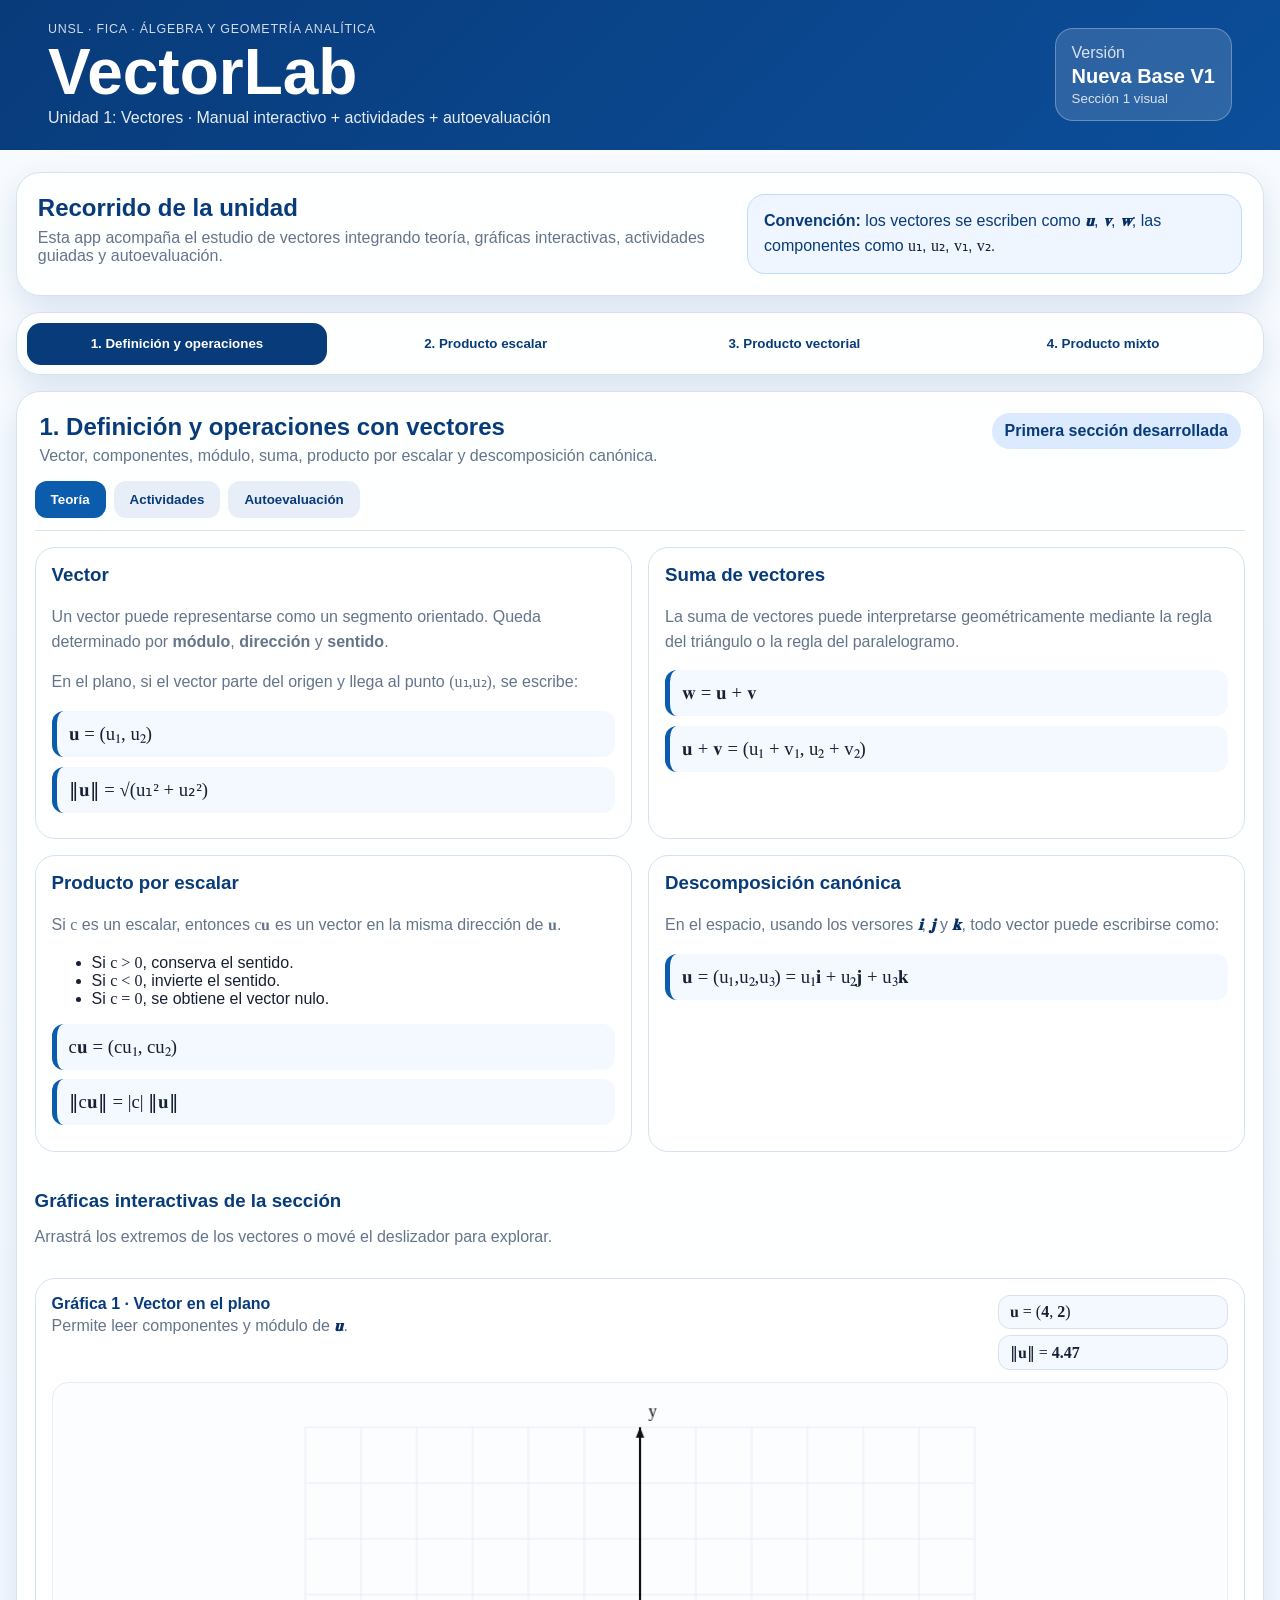
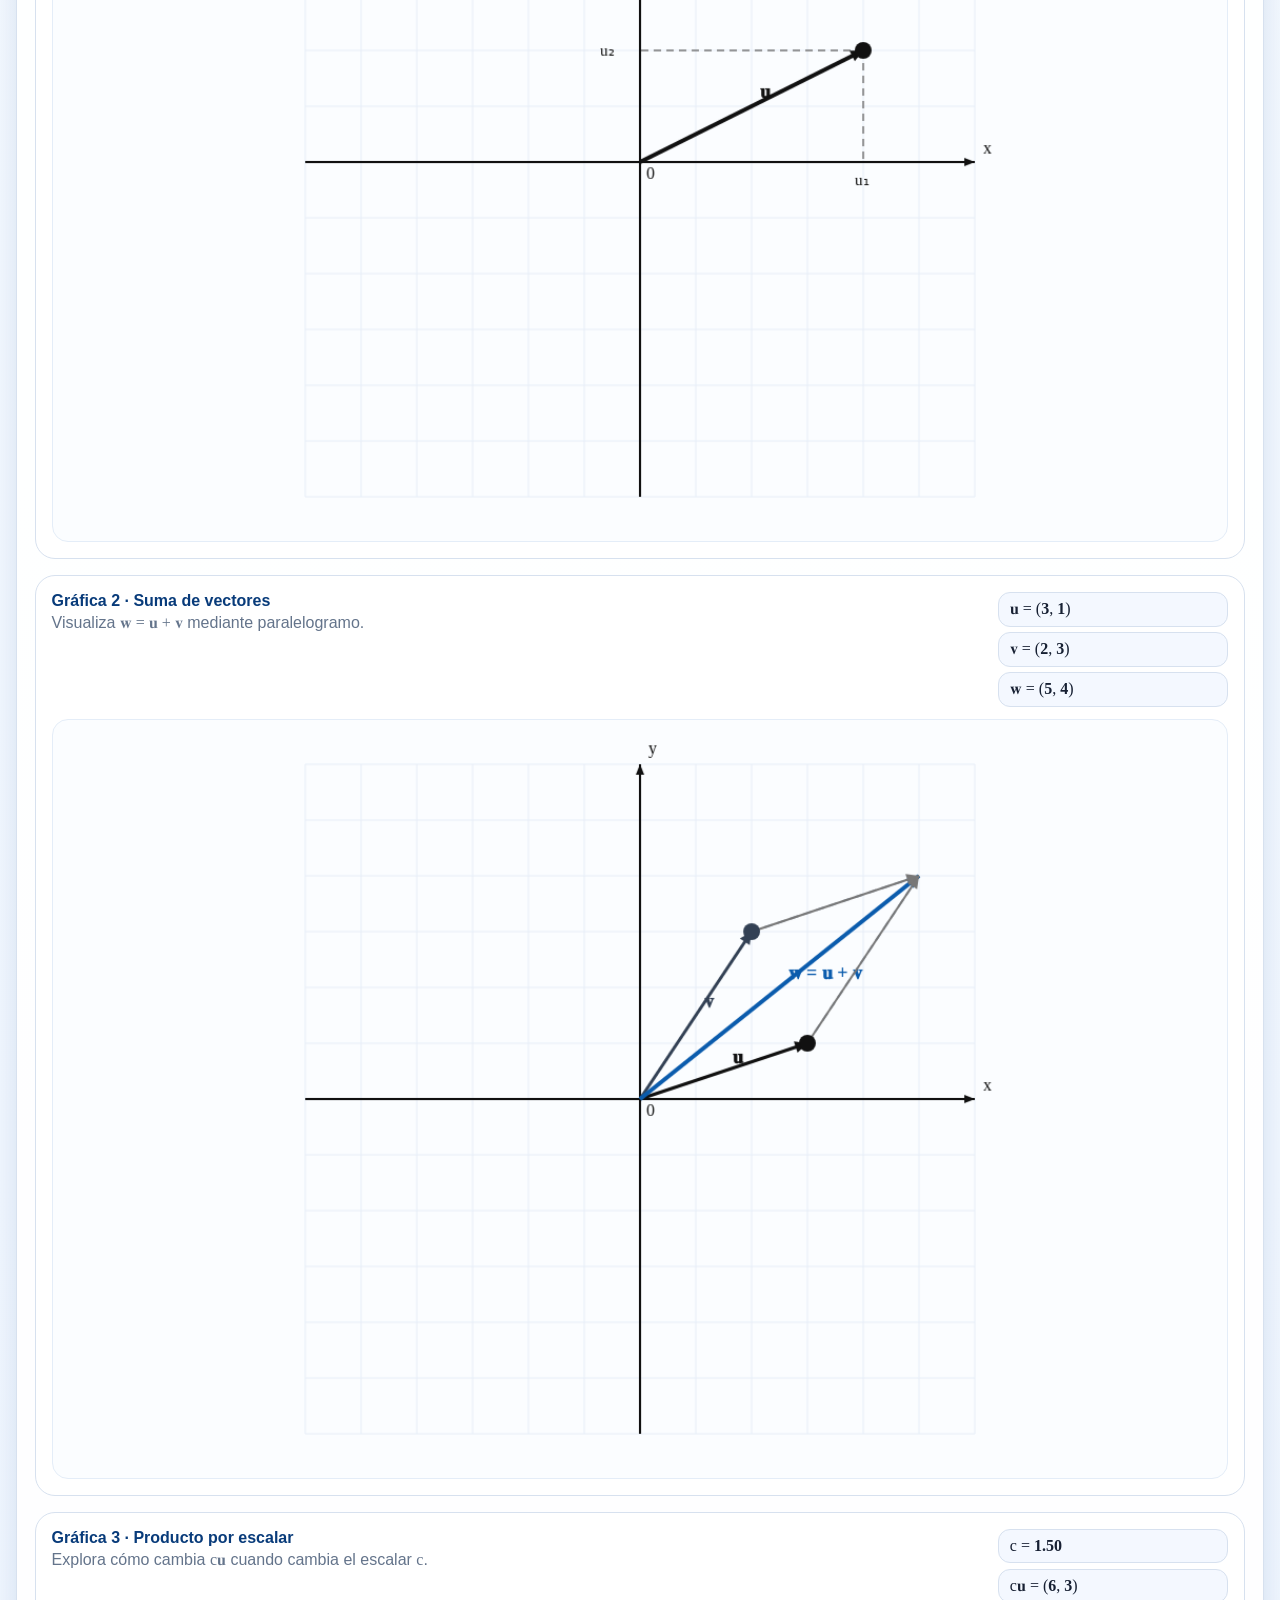
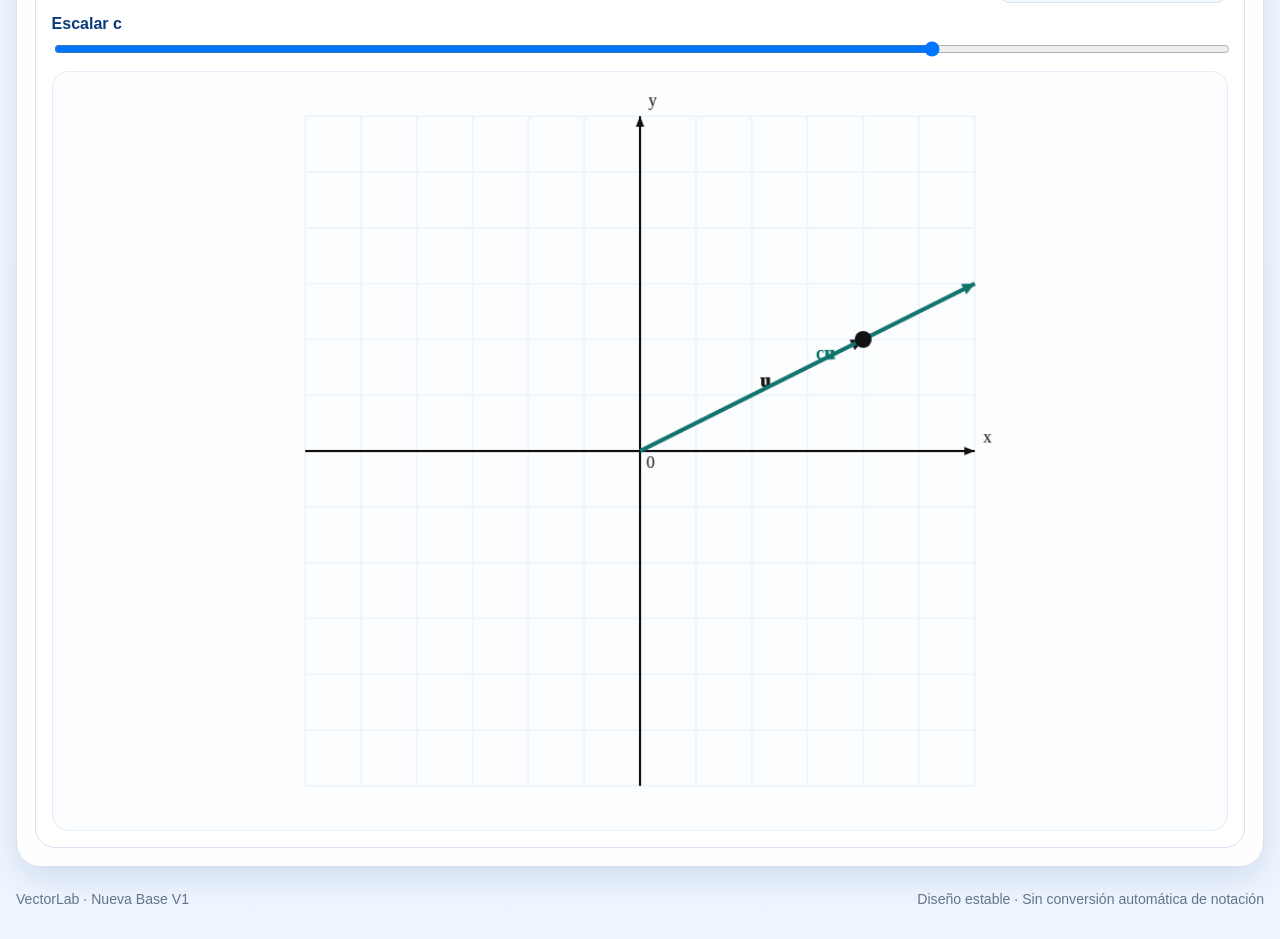
==== index.html @ af56420b "Add files via upload" ====
<!DOCTYPE html>
<html lang="es">
<head>
  <meta charset="UTF-8" />
  <meta name="viewport" content="width=device-width, initial-scale=1.0" />
  <title>VectorLab · Unidad 1: Vectores</title>
  <meta name="description" content="Manual interactivo de vectores para Álgebra y Geometría Analítica." />
  <link rel="stylesheet" href="styles.css?v=4" />
</head>
<body>
  <header class="hero">
    <div>
      <p class="eyebrow">UNSL · FICA · Álgebra y Geometría Analítica</p>
      <h1>VectorLab</h1>
      <p class="subtitle">Unidad 1: Vectores · Manual interactivo + actividades + autoevaluación</p>
    </div>
    <div class="status-card">
      <span>Versión</span>
      <strong>Nueva Base V1</strong>
      <small>Sección 1 visual</small>
    </div>
  </header>

  <main>
    <section class="intro">
      <div>
        <h2>Recorrido de la unidad</h2>
        <p>
          Esta app acompaña el estudio de vectores integrando teoría, gráficas interactivas,
          actividades guiadas y autoevaluación.
        </p>
      </div>
      <div class="notation-box">
        <strong>Convención:</strong>
        los vectores se escriben como <span class="vec">𝐮</span>, <span class="vec">𝐯</span>, <span class="vec">𝐰</span>;
        las componentes como <span class="comp">u₁</span>, <span class="comp">u₂</span>, <span class="comp">v₁</span>, <span class="comp">v₂</span>.
      </div>
    </section>

    <nav class="section-tabs" aria-label="Secciones de la unidad">
      <button class="section-tab active" data-section="sec1">1. Definición y operaciones</button>
      <button class="section-tab" data-section="sec2">2. Producto escalar</button>
      <button class="section-tab" data-section="sec3">3. Producto vectorial</button>
      <button class="section-tab" data-section="sec4">4. Producto mixto</button>
    </nav>

    <!-- SECCIÓN 1 -->
    <section id="sec1" class="section active">
      <div class="section-header">
        <div>
          <h2>1. Definición y operaciones con vectores</h2>
          <p>Vector, componentes, módulo, suma, producto por escalar y descomposición canónica.</p>
        </div>
        <span class="badge">Primera sección desarrollada</span>
      </div>

      <nav class="inner-tabs">
        <button class="inner-tab active" data-panel="s1-theory">Teoría</button>
        <button class="inner-tab" data-panel="s1-activities">Actividades</button>
        <button class="inner-tab" data-panel="s1-quiz">Autoevaluación</button>
      </nav>

      <article id="s1-theory" class="panel active">
        <div class="theory-grid">
          <div class="theory-card">
            <h3>Vector</h3>
            <p>
              Un vector puede representarse como un segmento orientado. Queda determinado por
              <strong>módulo</strong>, <strong>dirección</strong> y <strong>sentido</strong>.
            </p>
            <p>
              En el plano, si el vector parte del origen y llega al punto <span class="math">(u₁,u₂)</span>,
              se escribe:
            </p>
            <div class="formula">𝐮 = (u₁, u₂)</div>
            <div class="formula">‖𝐮‖ = √(u₁² + u₂²)</div>
          </div>

          <div class="theory-card">
            <h3>Suma de vectores</h3>
            <p>
              La suma de vectores puede interpretarse geométricamente mediante la regla del triángulo
              o la regla del paralelogramo.
            </p>
            <div class="formula">𝐰 = 𝐮 + 𝐯</div>
            <div class="formula">𝐮 + 𝐯 = (u₁ + v₁, u₂ + v₂)</div>
          </div>

          <div class="theory-card">
            <h3>Producto por escalar</h3>
            <p>
              Si <span class="math">c</span> es un escalar, entonces <span class="math">c𝐮</span>
              es un vector en la misma dirección de <span class="math">𝐮</span>.
            </p>
            <ul>
              <li>Si <span class="math">c &gt; 0</span>, conserva el sentido.</li>
              <li>Si <span class="math">c &lt; 0</span>, invierte el sentido.</li>
              <li>Si <span class="math">c = 0</span>, se obtiene el vector nulo.</li>
            </ul>
            <div class="formula">c𝐮 = (cu₁, cu₂)</div>
            <div class="formula">‖c𝐮‖ = |c| ‖𝐮‖</div>
          </div>

          <div class="theory-card">
            <h3>Descomposición canónica</h3>
            <p>
              En el espacio, usando los versores <span class="vec">𝐢</span>, <span class="vec">𝐣</span> y <span class="vec">𝐤</span>,
              todo vector puede escribirse como:
            </p>
            <div class="formula">𝐮 = (u₁,u₂,u₃) = u₁𝐢 + u₂𝐣 + u₃𝐤</div>
          </div>
        </div>

        <div class="graph-stack">
          <h3>Gráficas interactivas de la sección</h3>
          <p class="muted">Arrastrá los extremos de los vectores o mové el deslizador para explorar.</p>

          <div class="graph-card">
            <div class="graph-header">
              <div>
                <h4>Gráfica 1 · Vector en el plano</h4>
                <p>Permite leer componentes y módulo de <span class="vec">𝐮</span>.</p>
              </div>
              <div class="live-values">
                <span>𝐮 = (<b id="g1u1">4</b>, <b id="g1u2">2</b>)</span>
                <span>‖𝐮‖ = <b id="g1norm">4.47</b></span>
              </div>
            </div>
            <canvas id="graphVector" width="720" height="720"></canvas>
          </div>

          <div class="graph-card">
            <div class="graph-header">
              <div>
                <h4>Gráfica 2 · Suma de vectores</h4>
                <p>Visualiza <span class="math">𝐰 = 𝐮 + 𝐯</span> mediante paralelogramo.</p>
              </div>
              <div class="live-values">
                <span>𝐮 = (<b id="g2u1">3</b>, <b id="g2u2">1</b>)</span>
                <span>𝐯 = (<b id="g2v1">2</b>, <b id="g2v2">3</b>)</span>
                <span>𝐰 = (<b id="g2w1">5</b>, <b id="g2w2">4</b>)</span>
              </div>
            </div>
            <canvas id="graphSum" width="720" height="720"></canvas>
          </div>

          <div class="graph-card">
            <div class="graph-header">
              <div>
                <h4>Gráfica 3 · Producto por escalar</h4>
                <p>Explora cómo cambia <span class="math">c𝐮</span> cuando cambia el escalar <span class="math">c</span>.</p>
              </div>
              <div class="live-values">
                <span>c = <b id="scalarValue">1.50</b></span>
                <span>c𝐮 = (<b id="g3cu1">6</b>, <b id="g3cu2">3</b>)</span>
              </div>
            </div>
            <label class="slider-label">
              Escalar c
              <input id="scalarSlider" type="range" min="-3" max="3" step="0.25" value="1.5">
            </label>
            <canvas id="graphScalar" width="720" height="720"></canvas>
          </div>
        </div>
      </article>

      <article id="s1-activities" class="panel">
        <div class="section-note">
          <h3>Actividades guiadas</h3>
          <p>
            Resolvé las actividades. Primero intentá responder; luego usá la pista o la resolución si lo necesitás.
          </p>
        </div>

        <div class="activity-list">
          <div class="activity-card" data-answer="vectorial">
            <h4>Actividad 1 · Magnitud vectorial</h4>
            <p>Clasificá la magnitud <strong>fuerza</strong>: ¿es escalar o vectorial?</p>
            <input type="text" placeholder="Respondé escalar o vectorial">
            <div class="buttons">
              <button class="check-btn">Verificar</button>
              <button class="hint-btn">Pista</button>
              <button class="solution-btn">Ver resolución</button>
            </div>
            <p class="feedback"></p>
            <div class="solution">La fuerza es vectorial porque requiere módulo, dirección y sentido.</div>
          </div>

          <div class="activity-card" data-answer="sentido|modulodireccionsentido|modulo,direccion,sentido|modulo direccion sentido">
            <h4>Actividad 2 · Elementos de un vector</h4>
            <p>Completá los tres elementos que determinan un vector: módulo, dirección y ______.</p>
            <input type="text" placeholder="Ingresá tu respuesta">
            <div class="buttons">
              <button class="check-btn">Verificar</button>
              <button class="hint-btn">Pista</button>
              <button class="solution-btn">Ver resolución</button>
            </div>
            <p class="feedback"></p>
            <div class="solution">Un vector queda determinado por módulo, dirección y sentido.</div>
          </div>

          <div class="activity-card" data-answer="(4,2)">
            <h4>Actividad 3 · Componentes en el plano</h4>
            <p>Si el extremo de 𝐮 está en el punto (4,2) y parte del origen, escribí sus componentes.</p>
            <input type="text" placeholder="Formato: (a,b)">
            <div class="buttons">
              <button class="check-btn">Verificar</button>
              <button class="hint-btn">Pista</button>
              <button class="solution-btn">Ver resolución</button>
            </div>
            <p class="feedback"></p>
            <div class="solution">Como el vector parte del origen y termina en (4,2), entonces 𝐮=(4,2).</div>
          </div>

          <div class="activity-card" data-answer="5">
            <h4>Actividad 4 · Módulo en ℝ²</h4>
            <p>Calculá el módulo de 𝐮 = (3,4).</p>
            <input type="text" placeholder="Ingresá el módulo">
            <div class="buttons">
              <button class="check-btn">Verificar</button>
              <button class="hint-btn">Pista</button>
              <button class="solution-btn">Ver resolución</button>
            </div>
            <p class="feedback"></p>
            <div class="solution">‖𝐮‖ = √(3²+4²) = √25 = 5.</div>
          </div>

          <div class="activity-card" data-answer="3">
            <h4>Actividad 5 · Módulo en ℝ³</h4>
            <p>Calculá el módulo de 𝐮 = (1,2,2).</p>
            <input type="text" placeholder="Ingresá el módulo">
            <div class="buttons">
              <button class="check-btn">Verificar</button>
              <button class="hint-btn">Pista</button>
              <button class="solution-btn">Ver resolución</button>
            </div>
            <p class="feedback"></p>
            <div class="solution">‖𝐮‖ = √(1²+2²+2²) = √9 = 3.</div>
          </div>

          <div class="activity-card" data-answer="(5,-3,4)">
            <h4>Actividad 6 · Suma de vectores</h4>
            <p>Sean 𝐮=(2,-1,0) y 𝐯=(3,-2,4). Calculá 𝐮+𝐯.</p>
            <input type="text" placeholder="Formato: (a,b,c)">
            <div class="buttons">
              <button class="check-btn">Verificar</button>
              <button class="hint-btn">Pista</button>
              <button class="solution-btn">Ver resolución</button>
            </div>
            <p class="feedback"></p>
            <div class="solution">𝐮+𝐯=(2+3,-1+(-2),0+4)=(5,-3,4).</div>
          </div>

          <div class="activity-card" data-answer="(-1,1,-4)">
            <h4>Actividad 7 · Resta de vectores</h4>
            <p>Sean 𝐮=(2,-1,0) y 𝐯=(3,-2,4). Calculá 𝐮−𝐯.</p>
            <input type="text" placeholder="Formato: (a,b,c)">
            <div class="buttons">
              <button class="check-btn">Verificar</button>
              <button class="hint-btn">Pista</button>
              <button class="solution-btn">Ver resolución</button>
            </div>
            <p class="feedback"></p>
            <div class="solution">𝐮−𝐯=(2-3,-1-(-2),0-4)=(-1,1,-4).</div>
          </div>

          <div class="activity-card" data-answer="(4,-2,0)">
            <h4>Actividad 8 · Producto por escalar</h4>
            <p>Sea 𝐮=(2,-1,0). Calculá 2𝐮.</p>
            <input type="text" placeholder="Formato: (a,b,c)">
            <div class="buttons">
              <button class="check-btn">Verificar</button>
              <button class="hint-btn">Pista</button>
              <button class="solution-btn">Ver resolución</button>
            </div>
            <p class="feedback"></p>
            <div class="solution">2𝐮 = 2(2,-1,0) = (4,-2,0).</div>
          </div>

          <div class="activity-card" data-answer="2i+4j-3k|2𝐢+4𝐣-3𝐤">
            <h4>Actividad 9 · Descomposición canónica</h4>
            <p>Escribí 𝐮=(2,4,-3) como combinación de 𝐢, 𝐣 y 𝐤.</p>
            <input type="text" placeholder="Formato: ai+bj+ck">
            <div class="buttons">
              <button class="check-btn">Verificar</button>
              <button class="hint-btn">Pista</button>
              <button class="solution-btn">Ver resolución</button>
            </div>
            <p class="feedback"></p>
            <div class="solution">𝐮 = 2𝐢 + 4𝐣 − 3𝐤.</div>
          </div>

          <div class="activity-card" data-answer="si|sí">
            <h4>Actividad 10 · Paralelismo</h4>
            <p>Sean 𝐮=(2,4) y 𝐯=(1,2). ¿Son paralelos? Respondé sí o no.</p>
            <input type="text" placeholder="Respondé sí o no">
            <div class="buttons">
              <button class="check-btn">Verificar</button>
              <button class="hint-btn">Pista</button>
              <button class="solution-btn">Ver resolución</button>
            </div>
            <p class="feedback"></p>
            <div class="solution">Sí. Se cumple 𝐮 = 2𝐯, por lo tanto son paralelos.</div>
          </div>
        </div>
      </article>

      <article id="s1-quiz" class="panel">
        <div class="section-note">
          <h3>Autoevaluación</h3>
          <p>Respondé las 10 preguntas de la primera sección.</p>
        </div>

        <div class="quiz-grid">
          <div class="quiz-card" data-correct="0">
            <h4>1. ¿Qué elementos definen un vector?</h4>
            <button>Módulo, dirección y sentido</button>
            <button>Solo módulo</button>
            <button>Solo dirección</button>
            <p class="quiz-feedback"></p>
          </div>

          <div class="quiz-card" data-correct="1">
            <h4>2. Una temperatura de 25 °C es una magnitud...</h4>
            <button>Vectorial</button>
            <button>Escalar</button>
            <button>Ambas</button>
            <p class="quiz-feedback"></p>
          </div>

          <div class="quiz-card" data-correct="0">
            <h4>3. Si 𝐮=(2,3) y 𝐯=(1,4), entonces 𝐮+𝐯 es:</h4>
            <button>(3,7)</button>
            <button>(2,12)</button>
            <button>(1,1)</button>
            <p class="quiz-feedback"></p>
          </div>

          <div class="quiz-card" data-correct="1">
            <h4>4. Si c &lt; 0, entonces c𝐮...</h4>
            <button>Conserva dirección y sentido</button>
            <button>Conserva dirección e invierte sentido</button>
            <button>Siempre vale cero</button>
            <p class="quiz-feedback"></p>
          </div>

          <div class="quiz-card" data-correct="0">
            <h4>5. El módulo de 𝐮=(6,8) es:</h4>
            <button>10</button>
            <button>14</button>
            <button>48</button>
            <p class="quiz-feedback"></p>
          </div>

          <div class="quiz-card" data-correct="2">
            <h4>6. El vector nulo tiene módulo:</h4>
            <button>1</button>
            <button>-1</button>
            <button>0</button>
            <p class="quiz-feedback"></p>
          </div>

          <div class="quiz-card" data-correct="0">
            <h4>7. La descomposición canónica de 𝐮=(u₁,u₂,u₃) es:</h4>
            <button>u₁𝐢 + u₂𝐣 + u₃𝐤</button>
            <button>u₁𝐣 + u₂𝐢 + u₃𝐤</button>
            <button>u₁ + u₂ + u₃</button>
            <p class="quiz-feedback"></p>
          </div>

          <div class="quiz-card" data-correct="1">
            <h4>8. Dos vectores paralelos tienen componentes...</h4>
            <button>Siempre iguales</button>
            <button>Proporcionales</button>
            <button>Siempre nulas</button>
            <p class="quiz-feedback"></p>
          </div>

          <div class="quiz-card" data-correct="0">
            <h4>9. Si 𝐮=(3,0) y 𝐯=(0,3), entonces 𝐮+𝐯 es:</h4>
            <button>(3,3)</button>
            <button>(0,0)</button>
            <button>(9,0)</button>
            <p class="quiz-feedback"></p>
          </div>

          <div class="quiz-card" data-correct="2">
            <h4>10. El vector unitario en la dirección de 𝐮 se obtiene haciendo:</h4>
            <button>𝐮 · 𝐮</button>
            <button>𝐮 + 𝐮</button>
            <button>𝐮 / ‖𝐮‖</button>
            <p class="quiz-feedback"></p>
          </div>
        </div>
      </article>
    </section>

    <!-- SECCIÓN 2 -->
    <section id="sec2" class="section">
      <div class="section-header">
        <div>
          <h2>2. Producto escalar</h2>
          <p>Definición geométrica, componentes, signo, ortogonalidad, ángulo, proyección y aplicaciones.</p>
        </div>
        <span class="badge">Sección desarrollada</span>
      </div>

      <nav class="inner-tabs">
        <button class="inner-tab active" data-panel="s2-theory">Teoría</button>
        <button class="inner-tab" data-panel="s2-activities">Actividades</button>
        <button class="inner-tab" data-panel="s2-quiz">Autoevaluación</button>
      </nav>

      <article id="s2-theory" class="panel active">
        <div class="theory-grid">
          <div class="theory-card">
            <h3>Definición geométrica</h3>
            <p>
              El producto escalar entre dos vectores es una operación que devuelve un número real.
              Si θ es el ángulo entre 𝐮 y 𝐯, se define:
            </p>
            <div class="formula">𝐮 · 𝐯 = ‖𝐮‖ ‖𝐯‖ cos(θ)</div>
            <p>
              Esta expresión permite relacionar el valor del producto escalar con la orientación relativa
              de los vectores.
            </p>
          </div>

          <div class="theory-card">
            <h3>Producto escalar por componentes</h3>
            <p>
              En coordenadas cartesianas, el producto escalar se calcula multiplicando componentes homónimas
              y sumando los resultados.
            </p>
            <div class="formula">𝐮 · 𝐯 = u₁v₁ + u₂v₂</div>
            <div class="formula">𝐮 · 𝐯 = u₁v₁ + u₂v₂ + u₃v₃</div>
          </div>

          <div class="theory-card">
            <h3>Signo y ortogonalidad</h3>
            <ul>
              <li>Si θ es agudo, entonces 𝐮 · 𝐯 &gt; 0.</li>
              <li>Si θ es recto, entonces 𝐮 · 𝐯 = 0.</li>
              <li>Si θ es obtuso, entonces 𝐮 · 𝐯 &lt; 0.</li>
            </ul>
            <div class="formula">𝐮 ⟂ 𝐯 ⇔ 𝐮 · 𝐯 = 0</div>
          </div>

          <div class="theory-card">
            <h3>Ángulo y proyección</h3>
            <p>El ángulo entre dos vectores no nulos se obtiene de:</p>
            <div class="formula">cos(θ) = (𝐮 · 𝐯) / (‖𝐮‖ ‖𝐯‖)</div>
            <p>La proyección de 𝐯 sobre 𝐮 es:</p>
            <div class="formula">proy<sub>𝐮</sub>(𝐯) = ((𝐮 · 𝐯) / ‖𝐮‖²) 𝐮</div>
          </div>
        </div>

        <div class="graph-stack">
          <h3>Gráficas interactivas de producto escalar</h3>
          <p class="muted">Mové los vectores para observar cómo cambian el ángulo, el signo y la proyección.</p>

          <div class="graph-card">
            <div class="graph-header">
              <div>
                <h4>Gráfica 4 · Ángulo y signo de 𝐮 · 𝐯</h4>
                <p>Relaciona θ, cos(θ) y el signo del producto escalar.</p>
              </div>
              <div class="live-values">
                <span>𝐮 = (<b id="g4u1">4</b>, <b id="g4u2">1</b>)</span>
                <span>𝐯 = (<b id="g4v1">2</b>, <b id="g4v2">3</b>)</span>
                <span>𝐮 · 𝐯 = <b id="g4dot">11</b></span>
                <span>θ = <b id="g4angle">35.5°</b></span>
                <span id="g4sign">Producto positivo</span>
              </div>
            </div>
            <canvas id="graphDot" width="720" height="720"></canvas>
          </div>

          <div class="graph-card">
            <div class="graph-header">
              <div>
                <h4>Gráfica 5 · Proyección ortogonal</h4>
                <p>Muestra proy<sub>𝐮</sub>(𝐯), la recta soporte de 𝐮 y la perpendicular desde 𝐯.</p>
              </div>
              <div class="live-values">
                <span>proy<sub>𝐮</sub>(𝐯) = (<b id="g5p1">—</b>, <b id="g5p2">—</b>)</span>
                <span>componente = <b id="g5comp">—</b></span>
              </div>
            </div>
            <canvas id="graphProjection" width="720" height="720"></canvas>
          </div>
        </div>
      </article>

      <article id="s2-activities" class="panel">
        <div class="section-note">
          <h3>Actividades guiadas</h3>
          <p>Resolvé las actividades. Los campos indican el formato esperado, no la respuesta.</p>
        </div>

        <div class="activity-list">
          <div class="activity-card" data-answer="positivo">
            <h4>Actividad 1 · Signo del producto escalar</h4>
            <p>Si el ángulo entre 𝐮 y 𝐯 es agudo, ¿el producto 𝐮·𝐯 es positivo, negativo o cero?</p>
            <input type="text" placeholder="positivo / negativo / cero">
            <div class="buttons"><button class="check-btn">Verificar</button><button class="hint-btn">Pista</button><button class="solution-btn">Ver resolución</button></div>
            <p class="feedback"></p>
            <div class="solution">Si θ es agudo, cos(θ)&gt;0, por lo tanto 𝐮·𝐯 es positivo.</div>
          </div>

          <div class="activity-card" data-answer="12">
            <h4>Actividad 2 · Producto escalar en ℝ²</h4>
            <p>Sean 𝐮=(3,-1) y 𝐯=(5,3). Calculá 𝐮·𝐯.</p>
            <input type="text" placeholder="Ingresá un número">
            <div class="buttons"><button class="check-btn">Verificar</button><button class="hint-btn">Pista</button><button class="solution-btn">Ver resolución</button></div>
            <p class="feedback"></p>
            <div class="solution">𝐮·𝐯 = 3·5 + (-1)·3 = 15 - 3 = 12.</div>
          </div>

          <div class="activity-card" data-answer="5">
            <h4>Actividad 3 · Producto escalar en ℝ³</h4>
            <p>Sean 𝐮=(1,2,3) y 𝐯=(4,-1,1). Calculá 𝐮·𝐯.</p>
            <input type="text" placeholder="Ingresá un número">
            <div class="buttons"><button class="check-btn">Verificar</button><button class="hint-btn">Pista</button><button class="solution-btn">Ver resolución</button></div>
            <p class="feedback"></p>
            <div class="solution">𝐮·𝐯 = 1·4 + 2·(-1) + 3·1 = 4 - 2 + 3 = 5.</div>
          </div>

          <div class="activity-card" data-answer="0">
            <h4>Actividad 4 · Ortogonalidad</h4>
            <p>Sean 𝐮=(3,2) y 𝐯=(-4,6). Calculá 𝐮·𝐯 para verificar si son ortogonales.</p>
            <input type="text" placeholder="Ingresá un número">
            <div class="buttons"><button class="check-btn">Verificar</button><button class="hint-btn">Pista</button><button class="solution-btn">Ver resolución</button></div>
            <p class="feedback"></p>
            <div class="solution">𝐮·𝐯 = 3·(-4)+2·6 = -12+12 = 0. Son ortogonales.</div>
          </div>

          <div class="activity-card" data-answer="(-2,3)">
            <h4>Actividad 5 · Hallar un vector ortogonal</h4>
            <p>Un vector ortogonal a 𝐮=(3,2) puede ser:</p>
            <input type="text" placeholder="Formato: (a,b)">
            <div class="buttons"><button class="check-btn">Verificar</button><button class="hint-btn">Pista</button><button class="solution-btn">Ver resolución</button></div>
            <p class="feedback"></p>
            <div class="solution">Un ejemplo es 𝐯=(-2,3), porque 3·(-2)+2·3=0.</div>
          </div>

          <div class="activity-card" data-answer="90|90°">
            <h4>Actividad 6 · Ángulo entre vectores</h4>
            <p>Si 𝐮·𝐯=0 y ambos vectores son no nulos, ¿cuánto mide el ángulo entre ellos?</p>
            <input type="text" placeholder="Ingresá el ángulo">
            <div class="buttons"><button class="check-btn">Verificar</button><button class="hint-btn">Pista</button><button class="solution-btn">Ver resolución</button></div>
            <p class="feedback"></p>
            <div class="solution">Si 𝐮·𝐯=0, entonces cos(θ)=0. Por lo tanto θ=90°.</div>
          </div>

          <div class="activity-card" data-answer="(4,0)">
            <h4>Actividad 7 · Proyección ortogonal</h4>
            <p>Sean 𝐮=(2,0) y 𝐯=(4,3). Calculá proy<sub>𝐮</sub>(𝐯).</p>
            <input type="text" placeholder="Formato: (a,b)">
            <div class="buttons"><button class="check-btn">Verificar</button><button class="hint-btn">Pista</button><button class="solution-btn">Ver resolución</button></div>
            <p class="feedback"></p>
            <div class="solution">𝐮·𝐯=8 y ‖𝐮‖²=4. Entonces proy<sub>𝐮</sub>(𝐯)=(8/4)𝐮=2(2,0)=(4,0).</div>
          </div>

          <div class="activity-card" data-answer="4">
            <h4>Actividad 8 · Componente escalar</h4>
            <p>Sean 𝐮=(2,0) y 𝐯=(4,3). Calculá comp<sub>𝐮</sub>(𝐯).</p>
            <input type="text" placeholder="Ingresá un número">
            <div class="buttons"><button class="check-btn">Verificar</button><button class="hint-btn">Pista</button><button class="solution-btn">Ver resolución</button></div>
            <p class="feedback"></p>
            <div class="solution">comp<sub>𝐮</sub>(𝐯)=(𝐮·𝐯)/‖𝐮‖ = 8/2 = 4.</div>
          </div>

          <div class="activity-card" data-answer="12">
            <h4>Actividad 9 · Trabajo mecánico</h4>
            <p>Una fuerza 𝐅=(3,0) produce un desplazamiento 𝐝=(4,2). Calculá W=𝐅·𝐝.</p>
            <input type="text" placeholder="Ingresá un número">
            <div class="buttons"><button class="check-btn">Verificar</button><button class="hint-btn">Pista</button><button class="solution-btn">Ver resolución</button></div>
            <p class="feedback"></p>
            <div class="solution">W=𝐅·𝐝 = 3·4 + 0·2 = 12.</div>
          </div>

          <div class="activity-card" data-answer="19">
            <h4>Actividad 10 · Potencia</h4>
            <p>Dadas 𝐅=(5,1,0) y 𝐯=(3,4,0), calculá P=𝐅·𝐯.</p>
            <input type="text" placeholder="Ingresá un número">
            <div class="buttons"><button class="check-btn">Verificar</button><button class="hint-btn">Pista</button><button class="solution-btn">Ver resolución</button></div>
            <p class="feedback"></p>
            <div class="solution">P=𝐅·𝐯 = 5·3 + 1·4 + 0·0 = 19.</div>
          </div>
        </div>
      </article>

      <article id="s2-quiz" class="panel">
        <div class="section-note">
          <h3>Autoevaluación</h3>
          <p>Respondé las 10 preguntas de producto escalar.</p>
        </div>

        <div class="quiz-grid">
          <div class="quiz-card" data-correct="0">
            <h4>1. El producto escalar de dos vectores da como resultado:</h4>
            <button>Un escalar</button><button>Un vector</button><button>Una matriz</button>
            <p class="quiz-feedback"></p>
          </div>
          <div class="quiz-card" data-correct="1">
            <h4>2. Si 𝐮·𝐯=0, entonces 𝐮 y 𝐯 son:</h4>
            <button>Paralelos</button><button>Ortogonales</button><button>Iguales</button>
            <p class="quiz-feedback"></p>
          </div>
          <div class="quiz-card" data-correct="0">
            <h4>3. Si θ es agudo, entonces 𝐮·𝐯 es:</h4>
            <button>Positivo</button><button>Negativo</button><button>Cero</button>
            <p class="quiz-feedback"></p>
          </div>
          <div class="quiz-card" data-correct="2">
            <h4>4. Si θ es obtuso, entonces 𝐮·𝐯 es:</h4>
            <button>Positivo</button><button>Cero</button><button>Negativo</button>
            <p class="quiz-feedback"></p>
          </div>
          <div class="quiz-card" data-correct="0">
            <h4>5. En ℝ³, 𝐮·𝐯 se calcula como:</h4>
            <button>u₁v₁+u₂v₂+u₃v₃</button><button>u₁+v₁</button><button>u₁v₂-u₂v₁</button>
            <p class="quiz-feedback"></p>
          </div>
          <div class="quiz-card" data-correct="1">
            <h4>6. La proyección proy<sub>𝐮</sub>(𝐯) queda sobre la dirección de:</h4>
            <button>𝐯</button><button>𝐮</button><button>𝐮+𝐯</button>
            <p class="quiz-feedback"></p>
          </div>
          <div class="quiz-card" data-correct="0">
            <h4>7. El trabajo mecánico puede expresarse como:</h4>
            <button>W=𝐅·𝐝</button><button>W=𝐅×𝐝</button><button>W=𝐅+𝐝</button>
            <p class="quiz-feedback"></p>
          </div>
          <div class="quiz-card" data-correct="2">
            <h4>8. Si 𝐮 y 𝐯 son no nulos y forman 90°, entonces:</h4>
            <button>𝐮·𝐯&gt;0</button><button>𝐮·𝐯&lt;0</button><button>𝐮·𝐯=0</button>
            <p class="quiz-feedback"></p>
          </div>
          <div class="quiz-card" data-correct="0">
            <h4>9. La fórmula geométrica del producto escalar es:</h4>
            <button>𝐮·𝐯=‖𝐮‖‖𝐯‖cos(θ)</button><button>𝐮·𝐯=‖𝐮‖‖𝐯‖sen(θ)</button><button>𝐮·𝐯=𝐮×𝐯</button>
            <p class="quiz-feedback"></p>
          </div>
          <div class="quiz-card" data-correct="1">
            <h4>10. Para calcular el ángulo entre vectores se usa:</h4>
            <button>sen(θ)</button><button>cos(θ)</button><button>tan(θ)</button>
            <p class="quiz-feedback"></p>
          </div>
        </div>
      </article>
    </section>

    <!-- SECCIÓN 3 -->
    <section id="sec3" class="section">
      <div class="section-header">
        <div>
          <h2>3. Producto vectorial</h2>
          <p>Vector perpendicular, regla de la mano derecha, cálculo por determinante, área y aplicaciones.</p>
        </div>
        <span class="badge">Sección desarrollada</span>
      </div>

      <nav class="inner-tabs">
        <button class="inner-tab active" data-panel="s3-theory">Teoría</button>
        <button class="inner-tab" data-panel="s3-activities">Actividades</button>
        <button class="inner-tab" data-panel="s3-quiz">Autoevaluación</button>
      </nav>

      <article id="s3-theory" class="panel active">
        <div class="theory-grid">
          <div class="theory-card">
            <h3>Definición geométrica</h3>
            <p>
              El producto vectorial entre dos vectores de ℝ³ da como resultado otro vector.
              Si 𝐰 = 𝐮 × 𝐯, entonces 𝐰 es perpendicular al plano determinado por 𝐮 y 𝐯.
            </p>
            <div class="formula">𝐰 = 𝐮 × 𝐯</div>
            <div class="formula">‖𝐮 × 𝐯‖ = ‖𝐮‖ ‖𝐯‖ sen(θ)</div>
          </div>

          <div class="theory-card">
            <h3>Dirección y sentido</h3>
            <p>
              La dirección de 𝐮 × 𝐯 es perpendicular a 𝐮 y a 𝐯. El sentido se determina con la
              regla de la mano derecha o regla del sacacorchos.
            </p>
            <p>
              Si se invierte el orden, cambia el sentido:
            </p>
            <div class="formula">𝐮 × 𝐯 = −(𝐯 × 𝐮)</div>
          </div>

          <div class="theory-card">
            <h3>Cálculo por componentes</h3>
            <p>Si 𝐮=(u₁,u₂,u₃) y 𝐯=(v₁,v₂,v₃), entonces:</p>
            <div class="formula">𝐮 × 𝐯 = (u₂v₃−u₃v₂, u₃v₁−u₁v₃, u₁v₂−u₂v₁)</div>
            <p>También puede calcularse mediante el determinante simbólico con 𝐢, 𝐣 y 𝐤.</p>
          </div>

          <div class="theory-card">
            <h3>Área y aplicaciones</h3>
            <p>
              El módulo del producto vectorial representa el área del paralelogramo generado por 𝐮 y 𝐯.
            </p>
            <div class="formula">A = ‖𝐮 × 𝐯‖</div>
            <p>
              También se utiliza para calcular momentos de fuerzas y distancias geométricas.
            </p>
            <div class="formula">𝐌 = 𝐫 × 𝐅</div>
          </div>
        </div>

        <div class="graph-stack">
          <h3>Gráficas interactivas de producto vectorial</h3>
          <p class="muted">Explorá la perpendicularidad, el cambio de sentido y el área generada por dos vectores.</p>

          <div class="graph-card">
            <div class="graph-header">
              <div>
                <h4>Gráfica 6 · Producto vectorial en 3D</h4>
                <p>Visualiza 𝐰 = 𝐮 × 𝐯 como vector perpendicular al plano.</p>
              </div>
              <div class="live-values">
                <span>Orden: <b id="crossOrderLabel">𝐮 × 𝐯</b></span>
                <span>Sentido de 𝐰: <b id="crossSenseLabel">positivo</b></span>
              </div>
            </div>

            <div class="cross-controls">
              <button id="btnUxV" class="mini-btn active">Mostrar 𝐮 × 𝐯</button>
              <button id="btnVxU" class="mini-btn">Mostrar 𝐯 × 𝐮</button>
              <button id="btnTogglePlane" class="mini-btn">Mostrar/ocultar plano</button>
            </div>

            <svg id="crossSvg" viewBox="0 0 760 430" class="svg-visual" role="img" aria-label="Producto vectorial">
              <defs>
                <marker id="arrBlackS3" markerWidth="10" markerHeight="10" refX="7" refY="3" orient="auto">
                  <path d="M0,0 L0,6 L8,3 z" fill="#111"></path>
                </marker>
                <marker id="arrBlueS3" markerWidth="10" markerHeight="10" refX="7" refY="3" orient="auto">
                  <path d="M0,0 L0,6 L8,3 z" fill="#0b5cad"></path>
                </marker>
                <marker id="arrRedS3" markerWidth="10" markerHeight="10" refX="7" refY="3" orient="auto">
                  <path d="M0,0 L0,6 L8,3 z" fill="#b91c1c"></path>
                </marker>
              </defs>
              <polygon id="crossPlane" points="110,315 570,285 655,130 195,160" fill="#e5e7eb" stroke="#64748b" stroke-width="2"/>
              <circle cx="220" cy="288" r="7" fill="#111"/>
              <line x1="220" y1="288" x2="560" y2="268" stroke="#111" stroke-width="4" marker-end="url(#arrBlackS3)"/>
              <line x1="220" y1="288" x2="350" y2="162" stroke="#334155" stroke-width="4" marker-end="url(#arrBlackS3)"/>
              <line id="crossNormal" x1="220" y1="288" x2="220" y2="78" stroke="#0b5cad" stroke-width="5" marker-end="url(#arrBlueS3)"/>
              <path d="M 292 284 A 74 74 0 0 0 272 235" fill="none" stroke="#111" stroke-width="2.5"/>
              <text x="520" y="302" class="svg-label">𝐮</text>
              <text x="360" y="162" class="svg-label">𝐯</text>
              <text id="crossWLabel" x="245" y="98" class="svg-label blue">𝐰 = 𝐮 × 𝐯</text>
              <text x="284" y="250" class="svg-small">θ</text>
            </svg>
          </div>

          <div class="graph-card">
            <div class="graph-header">
              <div>
                <h4>Gráfica 7 · Área del paralelogramo</h4>
                <p>Muestra que A = ‖𝐮 × 𝐯‖. Mové 𝐮 y 𝐯 para cambiar el área.</p>
              </div>
              <div class="live-values">
                <span>𝐮 = (<b id="g7u1">4</b>, <b id="g7u2">1</b>, 0)</span>
                <span>𝐯 = (<b id="g7v1">2</b>, <b id="g7v2">3</b>, 0)</span>
                <span>𝐮 × 𝐯 = (0,0,<b id="g7cross">10</b>)</span>
                <span>Área = <b id="g7area">10</b></span>
              </div>
            </div>
            <canvas id="graphArea" width="720" height="720"></canvas>
          </div>
        </div>
      </article>

      <article id="s3-activities" class="panel">
        <div class="section-note">
          <h3>Actividades guiadas</h3>
          <p>Resolvé las actividades. Los campos indican el formato esperado, no la respuesta.</p>
        </div>

        <div class="activity-list">
          <div class="activity-card" data-answer="vector">
            <h4>Actividad 1 · Tipo de resultado</h4>
            <p>El producto 𝐮×𝐯 da como resultado un escalar o un vector?</p>
            <input type="text" placeholder="escalar / vector">
            <div class="buttons"><button class="check-btn">Verificar</button><button class="hint-btn">Pista</button><button class="solution-btn">Ver resolución</button></div>
            <p class="feedback"></p>
            <div class="solution">El producto vectorial da como resultado un vector.</div>
          </div>

          <div class="activity-card" data-answer="perpendicular">
            <h4>Actividad 2 · Dirección</h4>
            <p>La dirección de 𝐮×𝐯 es paralela o perpendicular al plano determinado por 𝐮 y 𝐯?</p>
            <input type="text" placeholder="paralela / perpendicular">
            <div class="buttons"><button class="check-btn">Verificar</button><button class="hint-btn">Pista</button><button class="solution-btn">Ver resolución</button></div>
            <p class="feedback"></p>
            <div class="solution">𝐮×𝐯 es perpendicular al plano determinado por 𝐮 y 𝐯.</div>
          </div>

          <div class="activity-card" data-answer="manoderecha|regladelamanoderecha|sacacorchos">
            <h4>Actividad 3 · Sentido</h4>
            <p>Qué regla se utiliza para determinar el sentido de 𝐮×𝐯?</p>
            <input type="text" placeholder="Ingresá el nombre de la regla">
            <div class="buttons"><button class="check-btn">Verificar</button><button class="hint-btn">Pista</button><button class="solution-btn">Ver resolución</button></div>
            <p class="feedback"></p>
            <div class="solution">Se usa la regla de la mano derecha o regla del sacacorchos.</div>
          </div>

          <div class="activity-card" data-answer="(-43,13,1)">
            <h4>Actividad 4 · Producto vectorial</h4>
            <p>Sean 𝐮=(1,3,4) y 𝐯=(2,7,-5). Calculá 𝐮×𝐯.</p>
            <input type="text" placeholder="Formato: (a,b,c)">
            <div class="buttons"><button class="check-btn">Verificar</button><button class="hint-btn">Pista</button><button class="solution-btn">Ver resolución</button></div>
            <p class="feedback"></p>
            <div class="solution">𝐮×𝐯=(3·(-5)-4·7, 4·2-1·(-5), 1·7-3·2)=(-43,13,1).</div>
          </div>

          <div class="activity-card" data-answer="0">
            <h4>Actividad 5 · Ortogonalidad con 𝐮</h4>
            <p>Con 𝐮=(1,3,4) y 𝐮×𝐯=(-43,13,1), calculá 𝐮·(𝐮×𝐯).</p>
            <input type="text" placeholder="Ingresá un número">
            <div class="buttons"><button class="check-btn">Verificar</button><button class="hint-btn">Pista</button><button class="solution-btn">Ver resolución</button></div>
            <p class="feedback"></p>
            <div class="solution">𝐮·(𝐮×𝐯)=1·(-43)+3·13+4·1=-43+39+4=0.</div>
          </div>

          <div class="activity-card" data-answer="0">
            <h4>Actividad 6 · Ortogonalidad con 𝐯</h4>
            <p>Con 𝐯=(2,7,-5) y 𝐮×𝐯=(-43,13,1), calculá 𝐯·(𝐮×𝐯).</p>
            <input type="text" placeholder="Ingresá un número">
            <div class="buttons"><button class="check-btn">Verificar</button><button class="hint-btn">Pista</button><button class="solution-btn">Ver resolución</button></div>
            <p class="feedback"></p>
            <div class="solution">𝐯·(𝐮×𝐯)=2·(-43)+7·13+(-5)·1=-86+91-5=0.</div>
          </div>

          <div class="activity-card" data-answer="10">
            <h4>Actividad 7 · Área</h4>
            <p>Si ‖𝐮×𝐯‖=10, cuál es el área del paralelogramo generado por 𝐮 y 𝐯?</p>
            <input type="text" placeholder="Ingresá un número">
            <div class="buttons"><button class="check-btn">Verificar</button><button class="hint-btn">Pista</button><button class="solution-btn">Ver resolución</button></div>
            <p class="feedback"></p>
            <div class="solution">El área es A=‖𝐮×𝐯‖=10.</div>
          </div>

          <div class="activity-card" data-answer="si|sí">
            <h4>Actividad 8 · Paralelismo</h4>
            <p>Si 𝐮×𝐯=𝐨, con 𝐮 y 𝐯 no nulos, son paralelos? Respondé sí o no.</p>
            <input type="text" placeholder="Respondé sí o no">
            <div class="buttons"><button class="check-btn">Verificar</button><button class="hint-btn">Pista</button><button class="solution-btn">Ver resolución</button></div>
            <p class="feedback"></p>
            <div class="solution">Sí. El producto vectorial nulo indica que los vectores son paralelos o alguno es nulo.</div>
          </div>

          <div class="activity-card" data-answer="(0,0,6)">
            <h4>Actividad 9 · Momento de una fuerza</h4>
            <p>Sean 𝐫=(2,0,0) y 𝐅=(0,3,0). Calculá 𝐌=𝐫×𝐅.</p>
            <input type="text" placeholder="Formato: (a,b,c)">
            <div class="buttons"><button class="check-btn">Verificar</button><button class="hint-btn">Pista</button><button class="solution-btn">Ver resolución</button></div>
            <p class="feedback"></p>
            <div class="solution">𝐌=𝐫×𝐅=(0,0,2·3)=(0,0,6).</div>
          </div>

          <div class="activity-card" data-answer="sqrt2|raiz2|1.41|1.414">
            <h4>Actividad 10 · Distancia punto-recta</h4>
            <p>Si ‖𝐮×𝐯‖=4 y ‖𝐮‖=√8, calculá d=‖𝐮×𝐯‖/‖𝐮‖.</p>
            <input type="text" placeholder="Ingresá el valor exacto o aproximado">
            <div class="buttons"><button class="check-btn">Verificar</button><button class="hint-btn">Pista</button><button class="solution-btn">Ver resolución</button></div>
            <p class="feedback"></p>
            <div class="solution">d=4/√8=√2≈1.414.</div>
          </div>
        </div>
      </article>

      <article id="s3-quiz" class="panel">
        <div class="section-note">
          <h3>Autoevaluación</h3>
          <p>Respondé las 10 preguntas de producto vectorial.</p>
        </div>

        <div class="quiz-grid">
          <div class="quiz-card" data-correct="1">
            <h4>1. El producto vectorial 𝐮×𝐯 da como resultado:</h4>
            <button>Un escalar</button><button>Un vector</button><button>Un ángulo</button>
            <p class="quiz-feedback"></p>
          </div>
          <div class="quiz-card" data-correct="0">
            <h4>2. 𝐮×𝐯 es perpendicular a:</h4>
            <button>𝐮 y 𝐯</button><button>Solo 𝐮</button><button>Solo 𝐯</button>
            <p class="quiz-feedback"></p>
          </div>
          <div class="quiz-card" data-correct="2">
            <h4>3. El sentido de 𝐮×𝐯 se determina con:</h4>
            <button>Regla de Cramer</button><button>Teorema de Pitágoras</button><button>Regla de la mano derecha</button>
            <p class="quiz-feedback"></p>
          </div>
          <div class="quiz-card" data-correct="0">
            <h4>4. Se cumple que 𝐮×𝐯 es igual a:</h4>
            <button>−(𝐯×𝐮)</button><button>𝐯×𝐮</button><button>𝐮·𝐯</button>
            <p class="quiz-feedback"></p>
          </div>
          <div class="quiz-card" data-correct="1">
            <h4>5. El módulo ‖𝐮×𝐯‖ representa:</h4>
            <button>Volumen</button><button>Área del paralelogramo</button><button>Ángulo</button>
            <p class="quiz-feedback"></p>
          </div>
          <div class="quiz-card" data-correct="2">
            <h4>6. Si 𝐮 y 𝐯 son paralelos, entonces 𝐮×𝐯:</h4>
            <button>Es unitario</button><button>Es perpendicular a 𝐤</button><button>Es el vector nulo</button>
            <p class="quiz-feedback"></p>
          </div>
          <div class="quiz-card" data-correct="0">
            <h4>7. La fórmula del área del paralelogramo es:</h4>
            <button>A=‖𝐮×𝐯‖</button><button>A=𝐮·𝐯</button><button>A=‖𝐮‖+‖𝐯‖</button>
            <p class="quiz-feedback"></p>
          </div>
          <div class="quiz-card" data-correct="1">
            <h4>8. En física, 𝐫×𝐅 puede representar:</h4>
            <button>Temperatura</button><button>Momento de una fuerza</button><button>Masa</button>
            <p class="quiz-feedback"></p>
          </div>
          <div class="quiz-card" data-correct="2">
            <h4>9. El producto vectorial se trabaja geométricamente en:</h4>
            <button>ℝ¹</button><button>ℝ² solamente</button><button>ℝ³</button>
            <p class="quiz-feedback"></p>
          </div>
          <div class="quiz-card" data-correct="0">
            <h4>10. Para distancia punto-recta se puede usar:</h4>
            <button>d=‖𝐮×𝐯‖/‖𝐮‖</button><button>d=𝐮·𝐯</button><button>d=‖𝐮+𝐯‖</button>
            <p class="quiz-feedback"></p>
          </div>
        </div>
      </article>
    </section>

    <!-- SECCIÓN 4 -->
    <section id="sec4" class="section">
      <div class="section-header">
        <div>
          <h2>4. Producto mixto</h2>
          <p>Volumen, coplanaridad, determinante y regla cíclica.</p>
        </div>
        <span class="badge pending">Próxima etapa</span>
      </div>
      <div class="placeholder">
        <h3>Sección preparada</h3>
        <p>En una versión posterior agregaremos volumen del paralelepípedo, coplanaridad y producto mixto.</p>
      </div>
    </section>
  </main>

  <footer>
    <span>VectorLab · Nueva Base V1</span>
    <span>Diseño estable · Sin conversión automática de notación</span>
  </footer>

  <script src="app.js?v=4"></script>
</body>
</html>
---- styles.css ----
:root {
  --blue: #083b7a;
  --blue2: #0b5cad;
  --ink: #172033;
  --muted: #64748b;
  --line: #d7e1ef;
  --light: #f4f8ff;
  --green: #0f766e;
  --red: #b91c1c;
  --orange: #b45309;
  --shadow: 0 12px 30px rgba(8, 59, 122, .12);
}

* {
  box-sizing: border-box;
}

body {
  margin: 0;
  font-family: "Segoe UI", Arial, sans-serif;
  color: var(--ink);
  background: linear-gradient(180deg, #f7fbff, #eef5ff);
}

.hero {
  display: flex;
  justify-content: space-between;
  gap: 2rem;
  align-items: center;
  padding: 1.4rem clamp(1rem, 4vw, 3rem);
  background: linear-gradient(135deg, var(--blue), #0c4e9a);
  color: white;
}

.eyebrow {
  margin: 0 0 .35rem;
  opacity: .82;
  letter-spacing: .06em;
  text-transform: uppercase;
  font-size: .78rem;
}

h1 {
  margin: 0;
  font-size: clamp(2.4rem, 5vw, 4.4rem);
  line-height: .95;
}

.subtitle {
  margin: .4rem 0 0;
  opacity: .9;
}

.status-card {
  min-width: 170px;
  background: rgba(255,255,255,.14);
  border: 1px solid rgba(255,255,255,.28);
  border-radius: 18px;
  padding: .9rem 1rem;
}

.status-card span,
.status-card small {
  display: block;
  opacity: .82;
}

.status-card strong {
  display: block;
  font-size: 1.25rem;
  margin: .2rem 0;
}

main {
  width: min(1280px, calc(100% - 2rem));
  margin: 1.4rem auto;
}

.intro,
.section-tabs,
.section {
  background: rgba(255,255,255,.94);
  border: 1px solid var(--line);
  border-radius: 24px;
  box-shadow: var(--shadow);
}

.intro {
  display: grid;
  grid-template-columns: 1.4fr 1fr;
  gap: 1rem;
  padding: 1.3rem;
  margin-bottom: 1rem;
}

.intro h2 {
  margin: 0 0 .45rem;
  color: var(--blue);
}

.intro p {
  margin: 0;
  color: var(--muted);
}

.notation-box {
  background: #eff6ff;
  border: 1px solid #bfdbfe;
  color: var(--blue);
  border-radius: 18px;
  padding: .9rem 1rem;
  line-height: 1.55;
}

.vec,
.math {
  font-family: "Cambria Math", Georgia, serif;
}

.vec {
  font-weight: 900;
  font-style: italic;
  color: #062f63;
}

.comp {
  font-family: "Cambria Math", Georgia, serif;
  color: var(--ink);
}

.section-tabs {
  display: grid;
  grid-template-columns: repeat(4, 1fr);
  gap: .5rem;
  padding: .6rem;
  margin-bottom: 1rem;
}

.section-tab {
  border: 0;
  background: transparent;
  color: var(--blue);
  font-weight: 800;
  padding: .85rem 1rem;
  border-radius: 14px;
  cursor: pointer;
}

.section-tab.active {
  background: var(--blue);
  color: white;
}

.section {
  display: none;
  padding: 1.1rem;
  margin-bottom: 1rem;
}

.section.active {
  display: block;
}

.section-header {
  display: flex;
  justify-content: space-between;
  gap: 1rem;
  align-items: flex-start;
  padding: .2rem .3rem 1rem;
}

.section-header h2 {
  margin: 0 0 .35rem;
  color: var(--blue);
}

.section-header p {
  margin: 0;
  color: var(--muted);
}

.badge {
  background: #dbeafe;
  color: var(--blue);
  padding: .55rem .8rem;
  border-radius: 999px;
  font-weight: 800;
  white-space: nowrap;
}

.badge.pending {
  background: #fff7ed;
  color: #9a3412;
}

.inner-tabs {
  display: flex;
  gap: .5rem;
  border-bottom: 1px solid var(--line);
  padding-bottom: .75rem;
  margin-bottom: 1rem;
}

.inner-tab {
  border: 0;
  background: #e8eef8;
  color: var(--blue);
  font-weight: 800;
  padding: .7rem 1rem;
  border-radius: 12px;
  cursor: pointer;
}

.inner-tab.active {
  background: var(--blue2);
  color: white;
}

.panel {
  display: none;
}

.panel.active {
  display: block;
}

.theory-grid {
  display: grid;
  grid-template-columns: repeat(2, 1fr);
  gap: 1rem;
}

.theory-card,
.graph-card,
.activity-card,
.quiz-card,
.placeholder,
.section-note {
  background: white;
  border: 1px solid var(--line);
  border-radius: 20px;
  padding: 1rem;
}

.theory-card h3,
.graph-card h4,
.activity-card h4,
.quiz-card h4 {
  color: var(--blue);
  margin-top: 0;
}

.theory-card p,
.placeholder p,
.section-note p {
  line-height: 1.55;
  color: var(--muted);
}

.formula {
  font-family: "Cambria Math", Georgia, serif;
  font-size: 1.17rem;
  background: var(--light);
  border-left: 5px solid var(--blue2);
  border-radius: 12px;
  padding: .75rem;
  margin: .6rem 0;
}

.graph-stack {
  margin-top: 1.2rem;
  display: grid;
  gap: 1rem;
}

.graph-stack > h3 {
  color: var(--blue);
  margin-bottom: 0;
}

.muted {
  color: var(--muted);
  margin-top: 0;
}

.graph-header {
  display: flex;
  justify-content: space-between;
  gap: 1rem;
  margin-bottom: .75rem;
}

.graph-header h4 {
  margin-bottom: .25rem;
}

.graph-header p {
  margin: 0;
  color: var(--muted);
}

.live-values {
  display: grid;
  gap: .35rem;
  min-width: 230px;
}

.live-values span {
  background: var(--light);
  border: 1px solid var(--line);
  border-radius: 12px;
  padding: .45rem .65rem;
  font-family: "Cambria Math", Georgia, serif;
}

canvas {
  display: block;
  width: 100%;
  background: #fbfdff;
  border: 1px solid #e4edf8;
  border-radius: 16px;
}

.slider-label {
  display: grid;
  gap: .4rem;
  margin-bottom: .75rem;
  font-weight: 800;
  color: var(--blue);
}

input[type="range"] {
  width: 100%;
}

.activity-list {
  display: grid;
  gap: 1rem;
}

.activity-card input {
  width: 100%;
  min-height: 44px;
  border: 1px solid var(--line);
  border-radius: 12px;
  padding: .65rem .8rem;
  margin: .5rem 0;
}

.buttons {
  display: flex;
  flex-wrap: wrap;
  gap: .5rem;
}

button {
  font-family: inherit;
}

.buttons button,
.quiz-card button {
  border: 0;
  border-radius: 12px;
  padding: .65rem .9rem;
  font-weight: 800;
  cursor: pointer;
}

.check-btn {
  background: var(--blue2);
  color: white;
}

.hint-btn {
  background: #e8eef8;
  color: var(--blue);
}

.solution-btn {
  background: #fff7ed;
  color: var(--orange);
  border: 1px solid #fed7aa !important;
}

.feedback,
.quiz-feedback {
  font-weight: 800;
}

.solution {
  display: none;
  margin-top: .75rem;
  padding: .8rem;
  border-radius: 14px;
  border: 1px solid #bfdbfe;
  background: #eff6ff;
  color: var(--blue);
}

.solution.visible {
  display: block;
}

.quiz-grid {
  display: grid;
  grid-template-columns: repeat(2, 1fr);
  gap: .9rem;
}

.quiz-card {
  display: grid;
  gap: .5rem;
}

.quiz-card button {
  background: var(--light);
  color: var(--ink);
  text-align: left;
  border: 1px solid var(--line);
}

.quiz-card button.correct {
  background: #dcfce7;
  border-color: #22c55e;
}

.quiz-card button.wrong {
  background: #fee2e2;
  border-color: #ef4444;
}

.placeholder {
  min-height: 260px;
}

.placeholder h3 {
  color: var(--blue);
}

footer {
  width: min(1280px, calc(100% - 2rem));
  margin: 1.5rem auto 2rem;
  display: flex;
  justify-content: space-between;
  color: var(--muted);
  font-size: .88rem;
}

@media (max-width: 960px) {
  .hero,
  .intro,
  .section-header,
  .graph-header,
  footer {
    grid-template-columns: 1fr;
    flex-direction: column;
    align-items: flex-start;
  }

  .section-tabs,
  .theory-grid,
  .quiz-grid {
    grid-template-columns: 1fr;
  }

  .live-values {
    width: 100%;
  }
}


/* V3.2: grillas con escala 1:1 */
canvas {
  aspect-ratio: 1 / 1;
  max-height: 760px;
  object-fit: contain;
}


/* V3.3: mejora de arrastre de vectores */
canvas {
  touch-action: none;
  cursor: crosshair;
  user-select: none;
}

canvas.dragging {
  cursor: grabbing;
}


/* V4: producto vectorial */
.svg-visual {
  display: block;
  width: 100%;
  min-height: 360px;
  background: #fbfdff;
  border: 1px solid #e4edf8;
  border-radius: 16px;
}

.svg-label {
  font-family: "Cambria Math", Georgia, serif;
  font-size: 26px;
  font-weight: 900;
  fill: #111;
}

.svg-label.blue {
  fill: #0b5cad;
}

.svg-label.green {
  fill: #0f766e;
}

.svg-small {
  font-family: "Cambria Math", Georgia, serif;
  font-size: 21px;
  fill: #111;
}

.cross-controls {
  display: flex;
  flex-wrap: wrap;
  gap: .5rem;
  margin-bottom: .75rem;
}

.mini-btn {
  border: 0;
  border-radius: 12px;
  padding: .65rem .9rem;
  font-weight: 800;
  cursor: pointer;
  background: #e8eef8;
  color: var(--blue);
}

.mini-btn.active {
  background: var(--blue2);
  color: white;
}
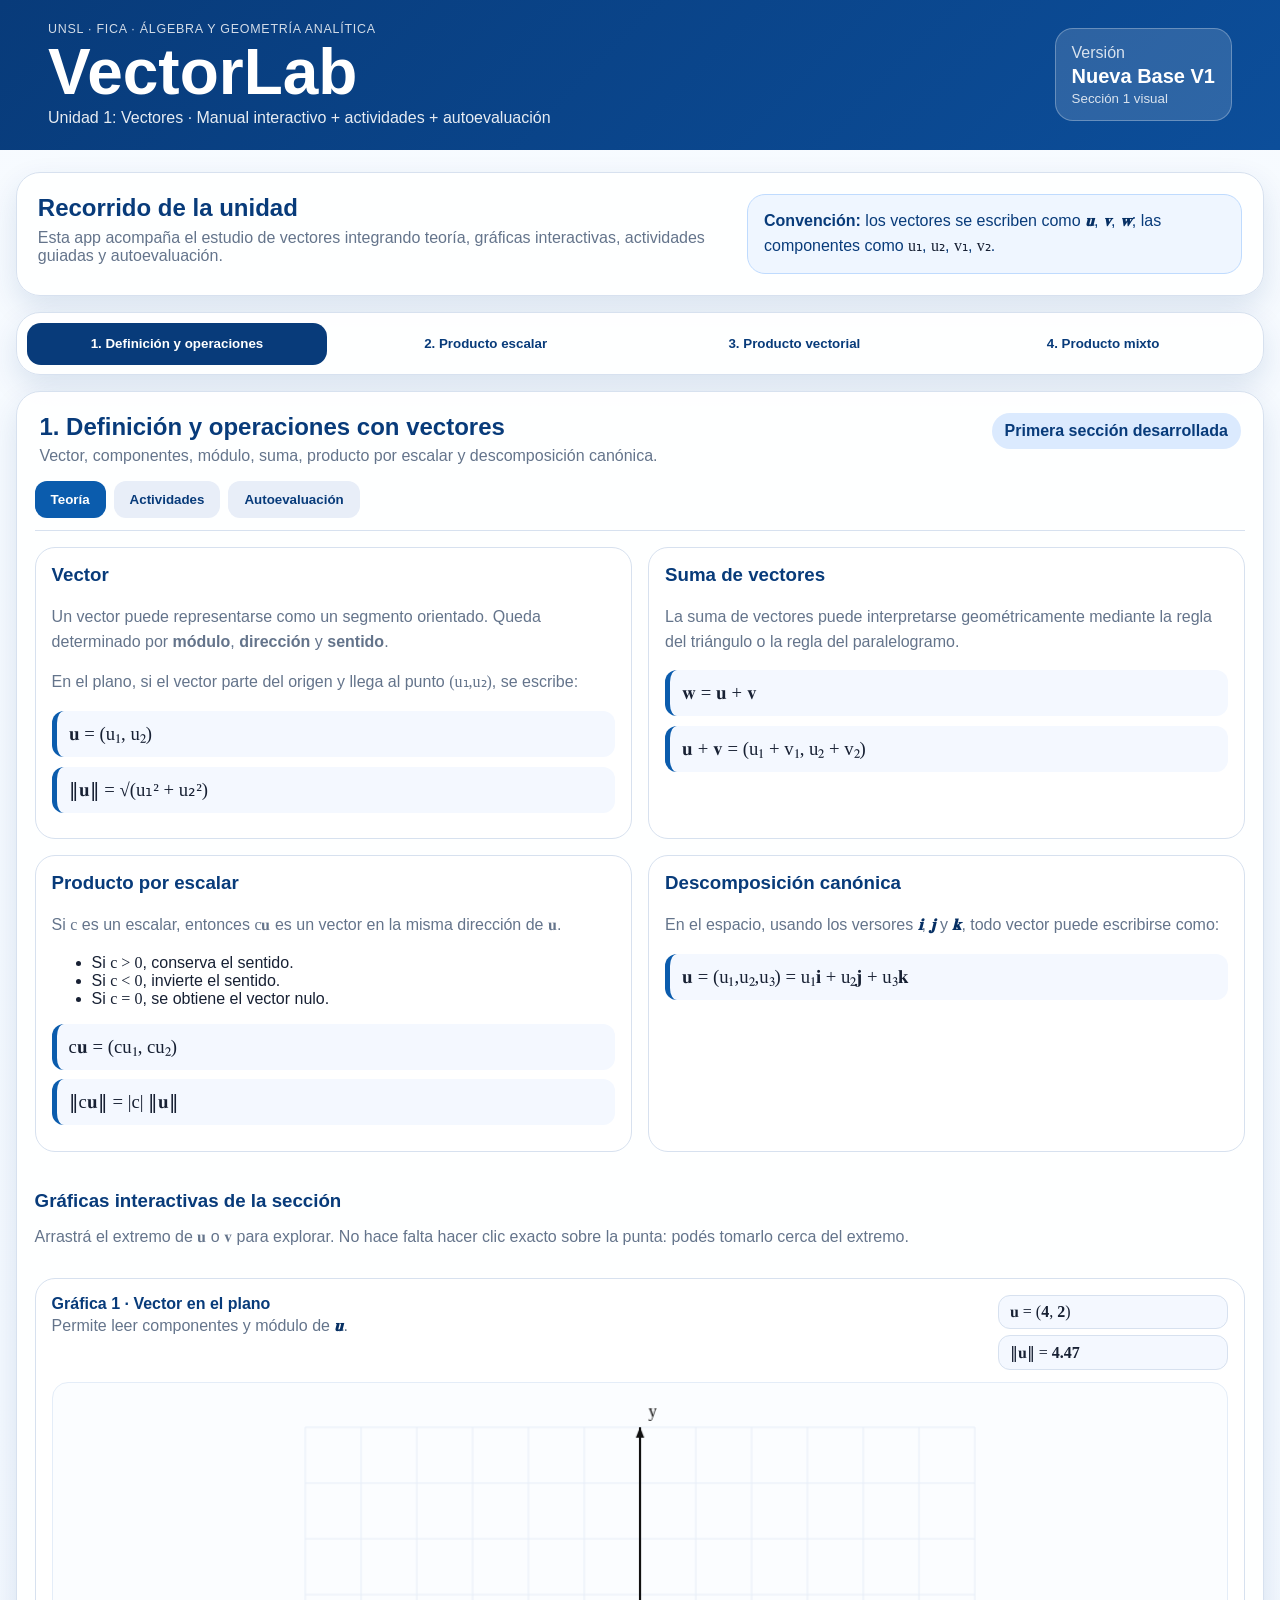
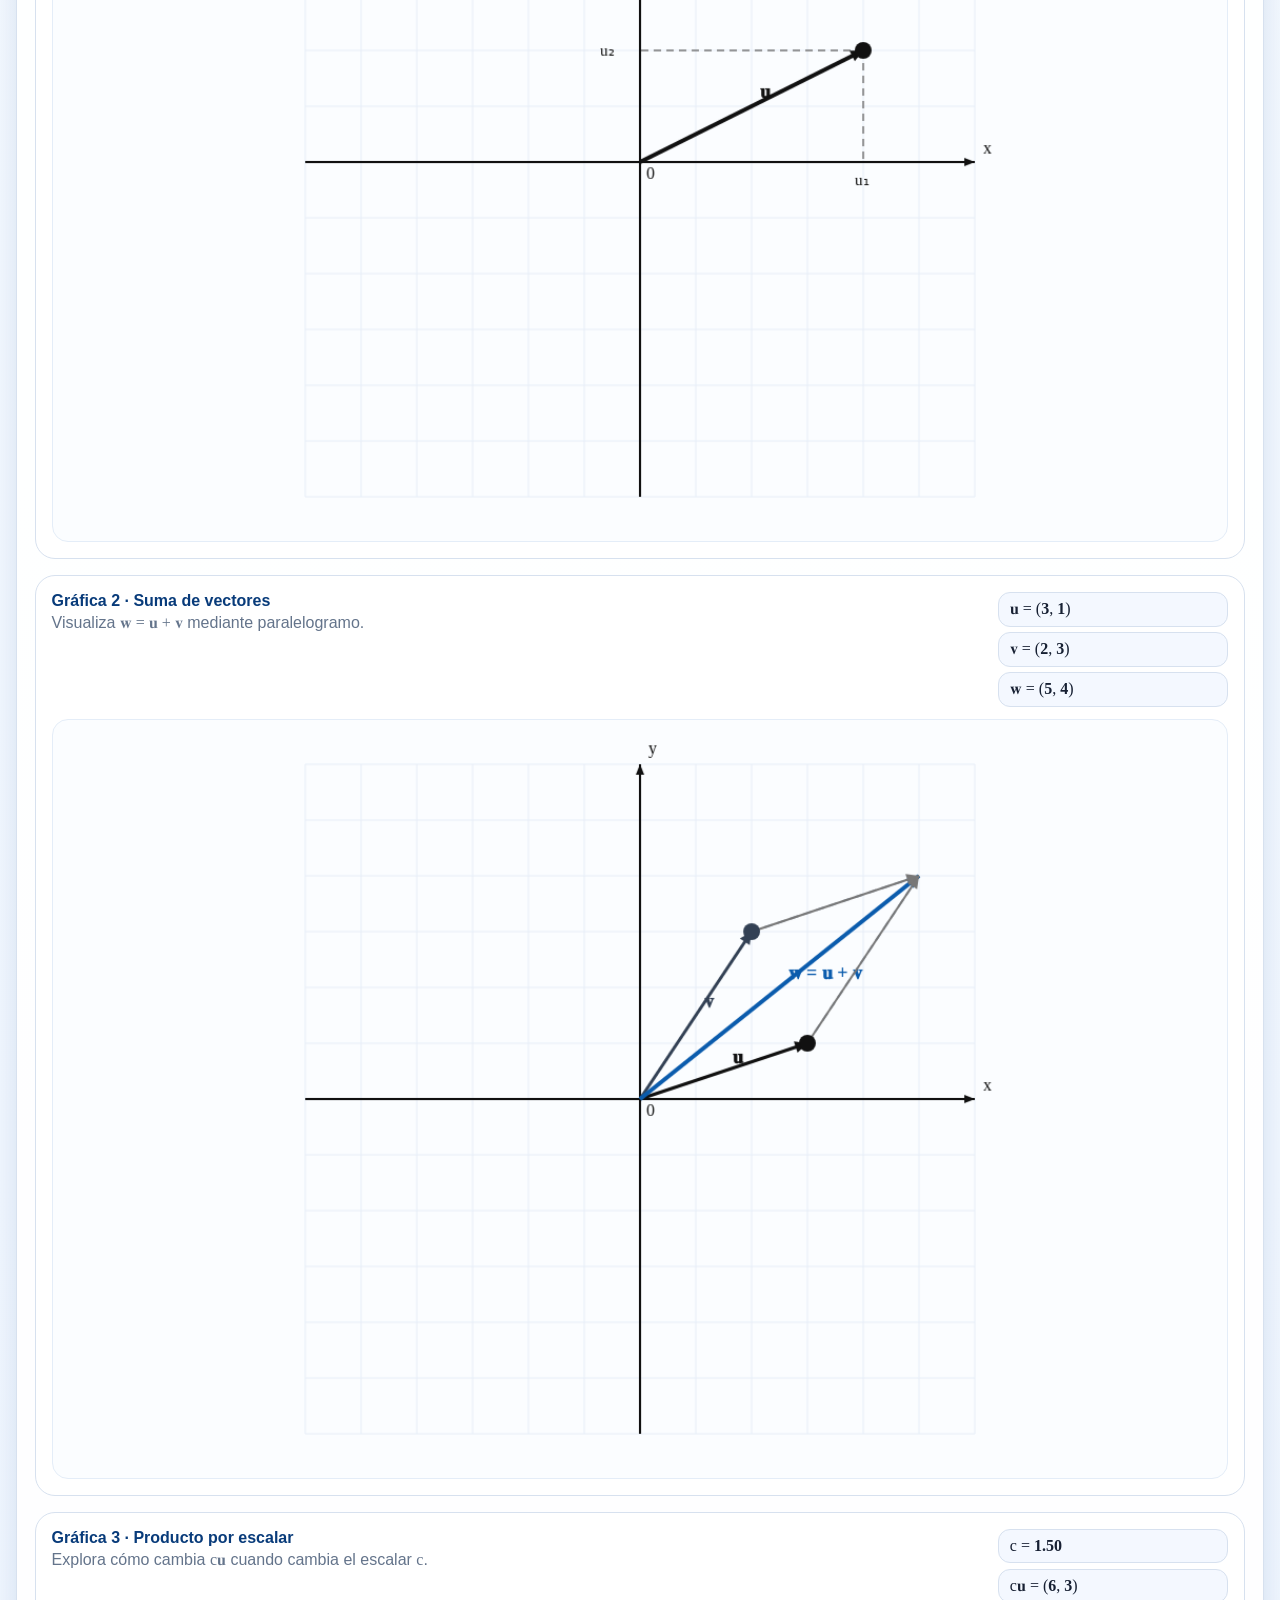
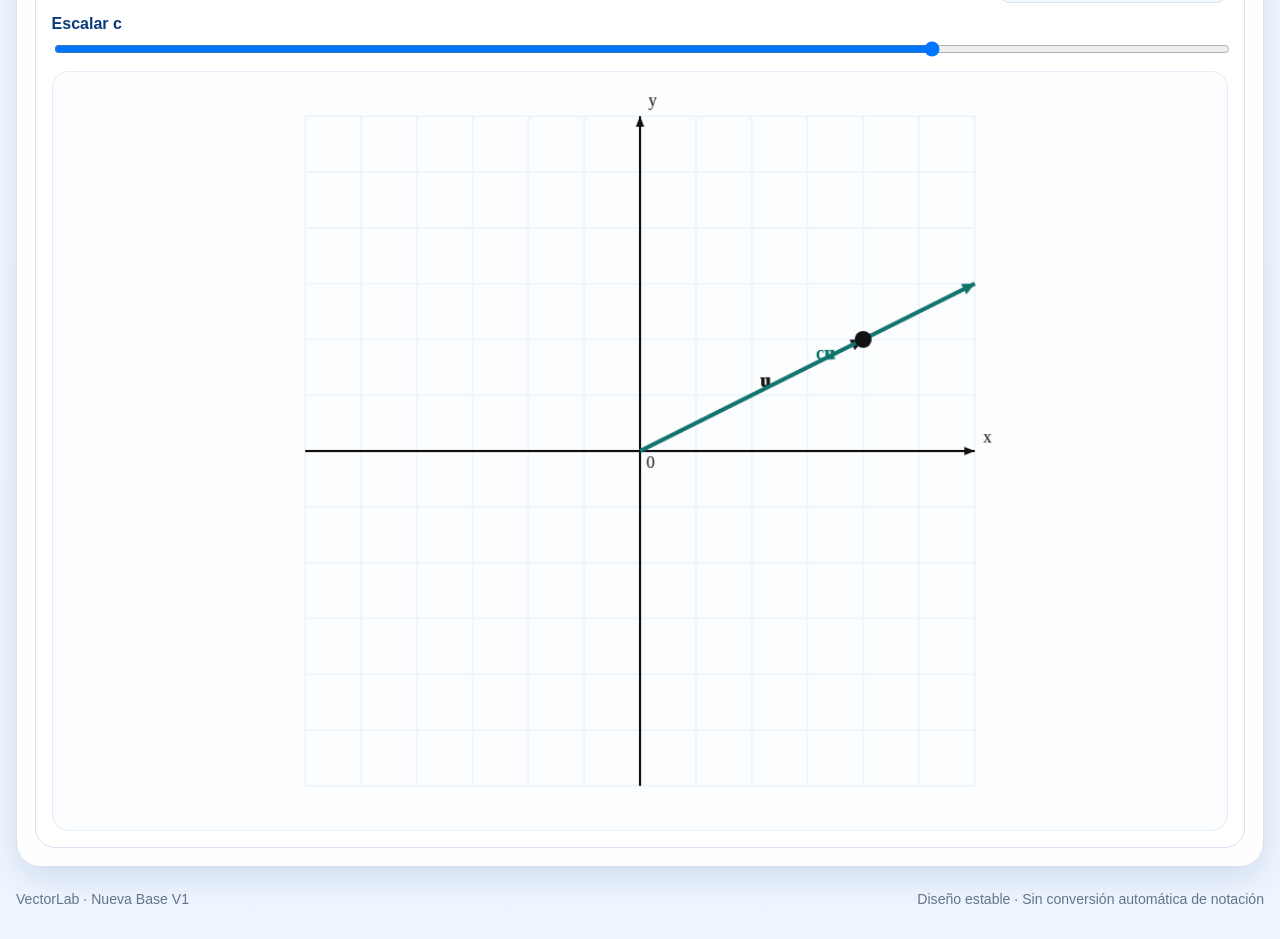
==== commit 050694d2: "Add files via upload" ====
--- a/index.html
+++ b/index.html
@@ -5,7 +5,7 @@
   <meta name="viewport" content="width=device-width, initial-scale=1.0" />
   <title>VectorLab · Unidad 1: Vectores</title>
   <meta name="description" content="Manual interactivo de vectores para Álgebra y Geometría Analítica." />
-  <link rel="stylesheet" href="styles.css?v=4" />
+  <link rel="stylesheet" href="styles.css?v=4_2" />
 </head>
 <body>
   <header class="hero">
@@ -113,7 +113,7 @@
 
         <div class="graph-stack">
           <h3>Gráficas interactivas de la sección</h3>
-          <p class="muted">Arrastrá los extremos de los vectores o mové el deslizador para explorar.</p>
+          <p class="muted">Arrastrá el extremo de 𝐮 o 𝐯 para explorar. No hace falta hacer clic exacto sobre la punta: podés tomarlo cerca del extremo.</p>
 
           <div class="graph-card">
             <div class="graph-header">
@@ -457,7 +457,7 @@
 
         <div class="graph-stack">
           <h3>Gráficas interactivas de producto escalar</h3>
-          <p class="muted">Mové los vectores para observar cómo cambian el ángulo, el signo y la proyección.</p>
+          <p class="muted">Arrastrá el extremo de 𝐮 o 𝐯 para observar cómo cambian el ángulo, el signo y la proyección.</p>
 
           <div class="graph-card">
             <div class="graph-header">
@@ -958,6 +958,6 @@
     <span>Diseño estable · Sin conversión automática de notación</span>
   </footer>
 
-  <script src="app.js?v=4"></script>
+  <script src="app.js?v=4_2"></script>
 </body>
 </html>
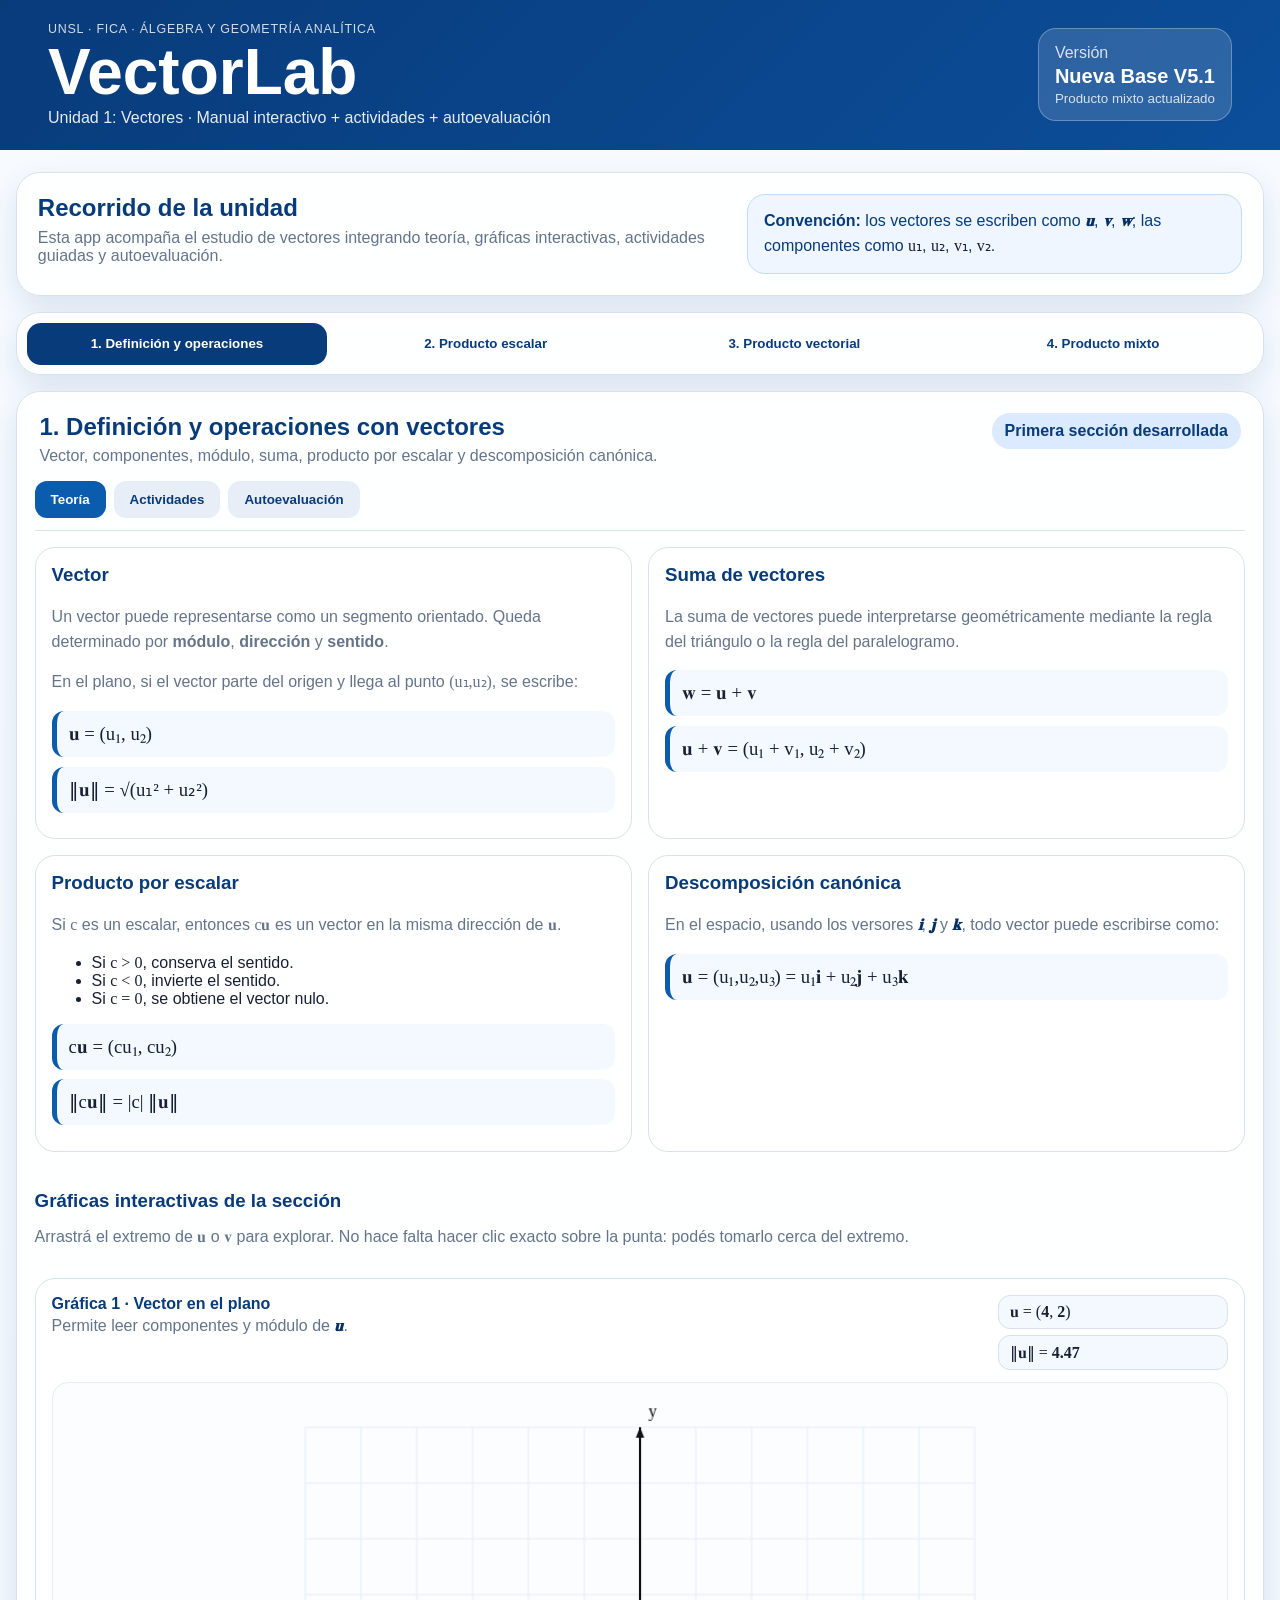
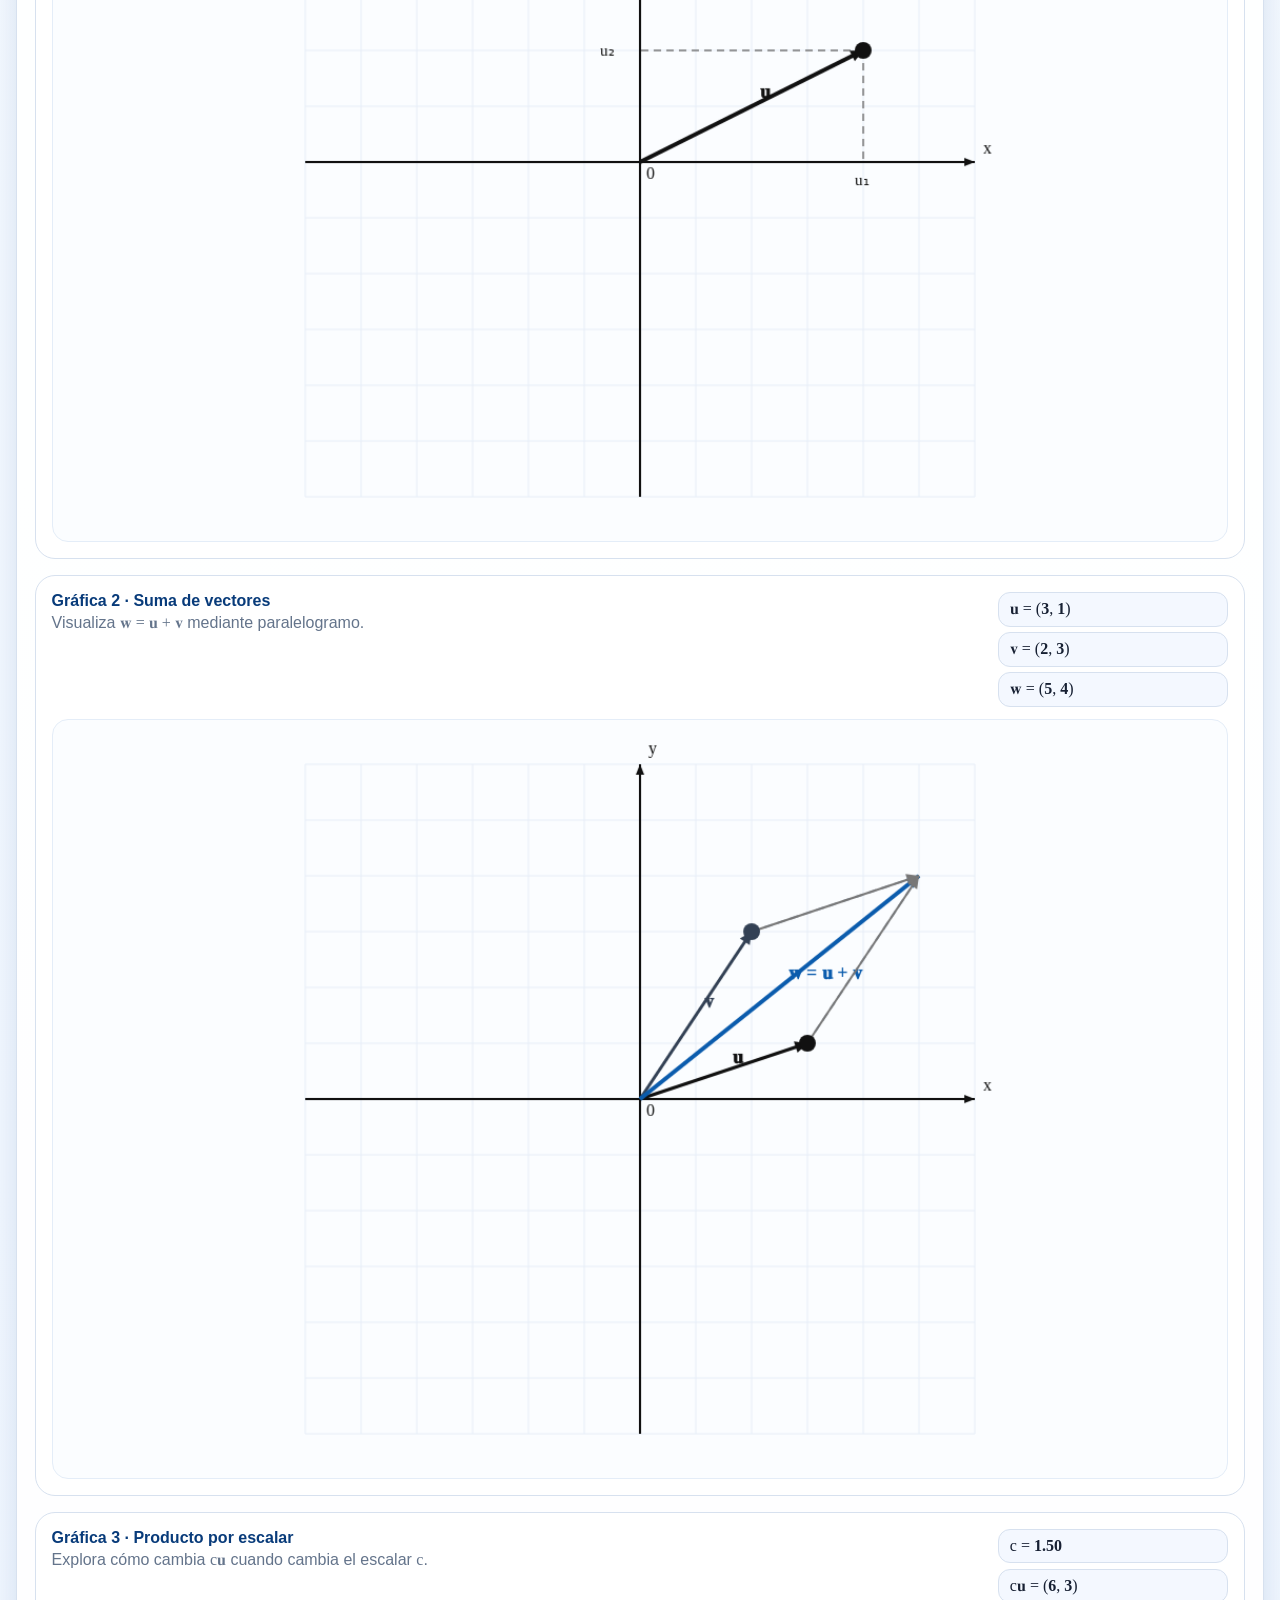
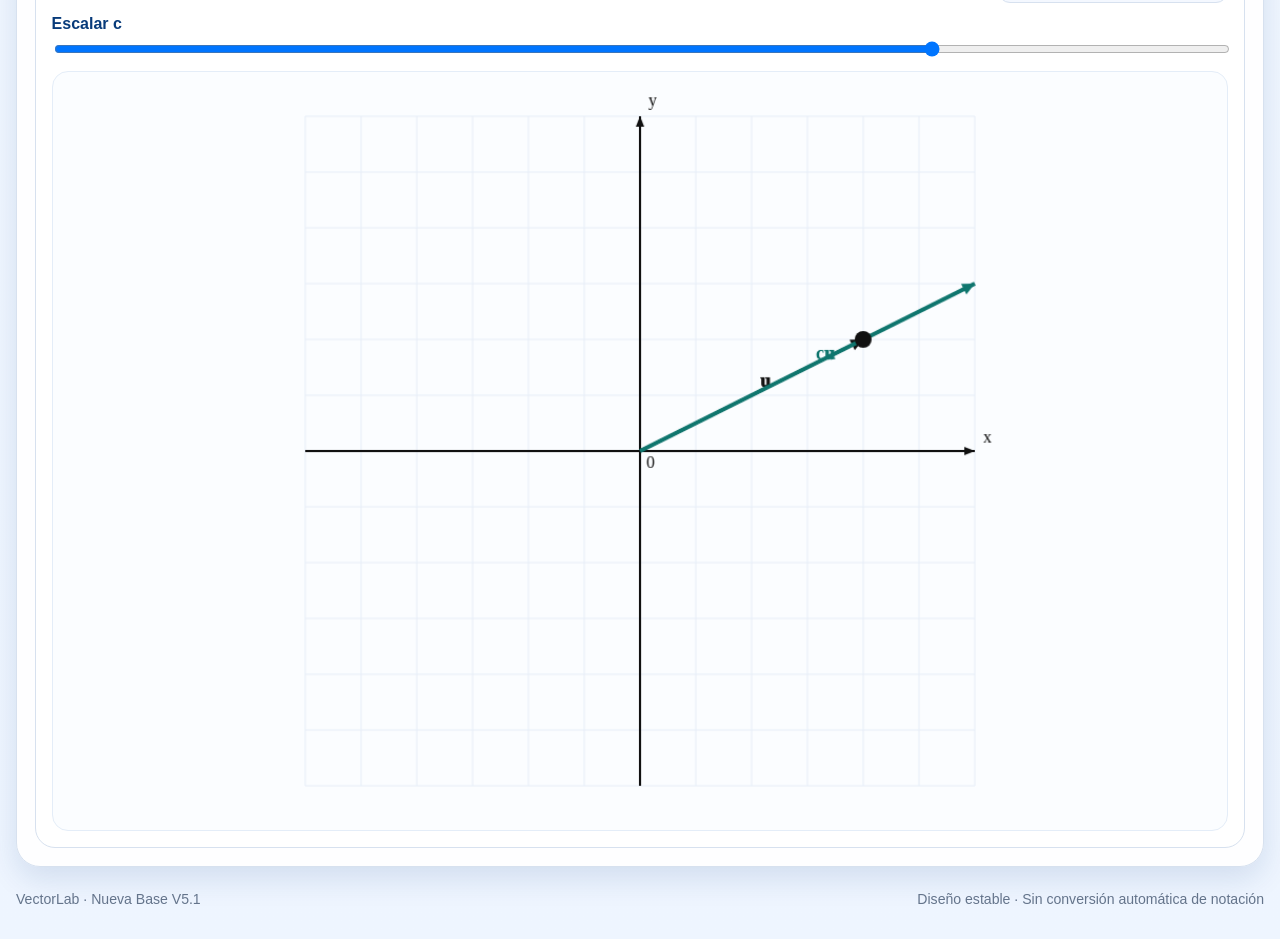
==== commit 5be9dcba: "Add files via upload" ====
--- a/index.html
+++ b/index.html
@@ -5,7 +5,7 @@
   <meta name="viewport" content="width=device-width, initial-scale=1.0" />
   <title>VectorLab · Unidad 1: Vectores</title>
   <meta name="description" content="Manual interactivo de vectores para Álgebra y Geometría Analítica." />
-  <link rel="stylesheet" href="styles.css?v=4_2" />
+  <link rel="stylesheet" href="styles.css?v=5.1" />
 </head>
 <body>
   <header class="hero">
@@ -16,8 +16,8 @@
     </div>
     <div class="status-card">
       <span>Versión</span>
-      <strong>Nueva Base V1</strong>
-      <small>Sección 1 visual</small>
+      <strong>Nueva Base V5.1</strong>
+      <small>Producto mixto actualizado</small>
     </div>
   </header>
 
@@ -942,22 +942,265 @@
       <div class="section-header">
         <div>
           <h2>4. Producto mixto</h2>
-          <p>Volumen, coplanaridad, determinante y regla cíclica.</p>
-        </div>
-        <span class="badge pending">Próxima etapa</span>
+          <p>Producto mixto, volumen del paralelepípedo, coplanaridad, determinante y regla cíclica.</p>
+        </div>
+        <span class="badge">Sección desarrollada</span>
       </div>
-      <div class="placeholder">
-        <h3>Sección preparada</h3>
-        <p>En una versión posterior agregaremos volumen del paralelepípedo, coplanaridad y producto mixto.</p>
-      </div>
+
+      <nav class="inner-tabs">
+        <button class="inner-tab active" data-panel="s4-theory">Teoría</button>
+        <button class="inner-tab" data-panel="s4-activities">Actividades</button>
+        <button class="inner-tab" data-panel="s4-quiz">Autoevaluación</button>
+      </nav>
+
+      <article id="s4-theory" class="panel active">
+        <div class="theory-grid">
+          <div class="theory-card">
+            <h3>Definición</h3>
+            <p>
+              El producto mixto combina el producto vectorial y el producto escalar.
+              Dados tres vectores de ℝ³, se define:
+            </p>
+            <div class="formula">[𝐮,𝐯,𝐰] = 𝐮 · (𝐯 × 𝐰)</div>
+            <p>El resultado del producto mixto es un número real.</p>
+          </div>
+
+          <div class="theory-card">
+            <h3>Interpretación geométrica</h3>
+            <p>
+              El valor absoluto del producto mixto representa el volumen del paralelepípedo
+              generado por 𝐮, 𝐯 y 𝐰.
+            </p>
+            <div class="formula">V = |𝐮 · (𝐯 × 𝐰)|</div>
+            <p>
+              El producto 𝐯×𝐰 se asocia con el área de la base y el producto escalar con 𝐮 incorpora la altura orientada.
+            </p>
+          </div>
+
+          <div class="theory-card">
+            <h3>Coplanaridad</h3>
+            <p>
+              Si los tres vectores son coplanares, el volumen del paralelepípedo es cero.
+              Por eso:
+            </p>
+            <div class="formula">𝐮 · (𝐯 × 𝐰) = 0 ⇔ 𝐮, 𝐯 y 𝐰 son coplanares</div>
+          </div>
+
+          <div class="theory-card">
+            <h3>Determinante y regla cíclica</h3>
+            <p>El producto mixto puede calcularse con un determinante de orden 3:</p>
+            <div class="formula">𝐮 · (𝐯 × 𝐰) = det[𝐮;𝐯;𝐰]</div>
+            <p>Las permutaciones cíclicas conservan el valor:</p>
+            <div class="formula">𝐮·(𝐯×𝐰) = 𝐯·(𝐰×𝐮) = 𝐰·(𝐮×𝐯)</div>
+          </div>
+        </div>
+
+        <div class="graph-stack">
+          <h3>Gráficas interactivas de producto mixto</h3>
+          <p class="muted">Explorá la relación entre base, altura, volumen y coplanaridad.</p>
+
+          <div class="graph-card">
+            <div class="graph-header">
+              <div>
+                <h4>Gráfica 8 · Volumen del paralelepípedo</h4>
+                <p>Visualiza la base en el plano <span class="math">xy</span>, el vector <span class="vec">𝐰</span> móvil y su proyección sobre el eje <span class="math">z</span>, que determina la altura <span class="math">h</span>.</p>
+              </div>
+              <div class="live-values">
+                <span>Base en <b>xy</b></span>
+                <span><b>𝐰</b> móvil</span>
+                <span><b>h = proy<sub>z</sub>(𝐰)</b></span>
+              </div>
+            </div>
+            <iframe class="embed-frame mixed-embed" src="mixed_graph_embed.html" title="Producto mixto interactivo"></iframe>
+          </div>
+
+          <div class="graph-card">
+            <div class="graph-header">
+              <div>
+                <h4>Gráfica 9 · Coplanaridad</h4>
+                <p>Mové la altura orientada. Si h=0, los vectores son coplanares y el producto mixto vale cero.</p>
+              </div>
+              <div class="live-values">
+                <span>h = <b id="coplanarH">2.00</b></span>
+                <span>Producto mixto = <b id="coplanarValue">12.00</b></span>
+                <span id="coplanarState">No coplanares</span>
+              </div>
+            </div>
+            <label class="slider-label">
+              Altura orientada h
+              <input id="coplanarSlider" type="range" min="-3" max="3" step="0.25" value="2">
+            </label>
+            <canvas id="graphCoplanarity" width="720" height="720"></canvas>
+          </div>
+        </div>
+      </article>
+
+      <article id="s4-activities" class="panel">
+        <div class="section-note">
+          <h3>Actividades guiadas</h3>
+          <p>Resolvé las actividades. Los campos indican el formato esperado, no la respuesta.</p>
+        </div>
+
+        <div class="activity-list">
+          <div class="activity-card" data-answer="escalar">
+            <h4>Actividad 1 · Tipo de resultado</h4>
+            <p>El producto mixto 𝐮·(𝐯×𝐰) da como resultado un vector o un escalar?</p>
+            <input type="text" placeholder="vector / escalar">
+            <div class="buttons"><button class="check-btn">Verificar</button><button class="hint-btn">Pista</button><button class="solution-btn">Ver resolución</button></div>
+            <p class="feedback"></p>
+            <div class="solution">El producto mixto da como resultado un escalar.</div>
+          </div>
+
+          <div class="activity-card" data-answer="v×w|vxw|producto vectorial">
+            <h4>Actividad 2 · Primer paso</h4>
+            <p>En la expresión 𝐮·(𝐯×𝐰), qué operación se calcula primero?</p>
+            <input type="text" placeholder="Ingresá la operación">
+            <div class="buttons"><button class="check-btn">Verificar</button><button class="hint-btn">Pista</button><button class="solution-btn">Ver resolución</button></div>
+            <p class="feedback"></p>
+            <div class="solution">Primero se calcula el producto vectorial 𝐯×𝐰.</div>
+          </div>
+
+          <div class="activity-card" data-answer="24">
+            <h4>Actividad 3 · Producto mixto simple</h4>
+            <p>Sean 𝐮=(3,0,0), 𝐯=(0,4,0) y 𝐰=(0,0,2). Calculá 𝐮·(𝐯×𝐰).</p>
+            <input type="text" placeholder="Ingresá un número">
+            <div class="buttons"><button class="check-btn">Verificar</button><button class="hint-btn">Pista</button><button class="solution-btn">Ver resolución</button></div>
+            <p class="feedback"></p>
+            <div class="solution">𝐯×𝐰=(8,0,0). Entonces 𝐮·(𝐯×𝐰)=(3,0,0)·(8,0,0)=24.</div>
+          </div>
+
+          <div class="activity-card" data-answer="24">
+            <h4>Actividad 4 · Volumen</h4>
+            <p>Si 𝐮·(𝐯×𝐰)=−24, cuál es el volumen del paralelepípedo?</p>
+            <input type="text" placeholder="Ingresá un número positivo">
+            <div class="buttons"><button class="check-btn">Verificar</button><button class="hint-btn">Pista</button><button class="solution-btn">Ver resolución</button></div>
+            <p class="feedback"></p>
+            <div class="solution">El volumen es el valor absoluto: V=|−24|=24.</div>
+          </div>
+
+          <div class="activity-card" data-answer="si|sí">
+            <h4>Actividad 5 · Coplanaridad</h4>
+            <p>Si 𝐮·(𝐯×𝐰)=0, los tres vectores son coplanares? Respondé sí o no.</p>
+            <input type="text" placeholder="Respondé sí o no">
+            <div class="buttons"><button class="check-btn">Verificar</button><button class="hint-btn">Pista</button><button class="solution-btn">Ver resolución</button></div>
+            <p class="feedback"></p>
+            <div class="solution">Sí. Producto mixto cero implica volumen cero, por lo tanto los vectores son coplanares.</div>
+          </div>
+
+          <div class="activity-card" data-answer="0">
+            <h4>Actividad 6 · Cálculo de coplanaridad</h4>
+            <p>Sean 𝐮=(1,2,3), 𝐯=(2,4,6) y 𝐰=(1,0,1). Calculá el producto mixto.</p>
+            <input type="text" placeholder="Ingresá un número">
+            <div class="buttons"><button class="check-btn">Verificar</button><button class="hint-btn">Pista</button><button class="solution-btn">Ver resolución</button></div>
+            <p class="feedback"></p>
+            <div class="solution">Como 𝐯=2𝐮, los vectores son dependientes y el producto mixto vale 0.</div>
+          </div>
+
+          <div class="activity-card" data-answer="igual|mismo|conserva">
+            <h4>Actividad 7 · Regla cíclica</h4>
+            <p>Compará 𝐮·(𝐯×𝐰) con 𝐯·(𝐰×𝐮). ¿Tienen igual valor o cambian de signo?</p>
+            <input type="text" placeholder="igual / cambia de signo">
+            <div class="buttons"><button class="check-btn">Verificar</button><button class="hint-btn">Pista</button><button class="solution-btn">Ver resolución</button></div>
+            <p class="feedback"></p>
+            <div class="solution">Las permutaciones cíclicas conservan el valor del producto mixto.</div>
+          </div>
+
+          <div class="activity-card" data-answer="cambia|cambiadesigno|-">
+            <h4>Actividad 8 · Intercambio de dos vectores</h4>
+            <p>Si se intercambian dos vectores en el producto mixto, ¿se conserva el signo o cambia?</p>
+            <input type="text" placeholder="conserva / cambia">
+            <div class="buttons"><button class="check-btn">Verificar</button><button class="hint-btn">Pista</button><button class="solution-btn">Ver resolución</button></div>
+            <p class="feedback"></p>
+            <div class="solution">Al intercambiar dos vectores, el producto mixto cambia de signo.</div>
+          </div>
+
+          <div class="activity-card" data-answer="1">
+            <h4>Actividad 9 · Determinante</h4>
+            <p>Sean 𝐮=(1,0,0), 𝐯=(0,1,0) y 𝐰=(0,0,1). Calculá det[𝐮;𝐯;𝐰].</p>
+            <input type="text" placeholder="Ingresá un número">
+            <div class="buttons"><button class="check-btn">Verificar</button><button class="hint-btn">Pista</button><button class="solution-btn">Ver resolución</button></div>
+            <p class="feedback"></p>
+            <div class="solution">La matriz formada es la identidad, por lo tanto el determinante vale 1.</div>
+          </div>
+
+          <div class="activity-card" data-answer="18">
+            <h4>Actividad 10 · Volumen aplicado</h4>
+            <p>Un paralelepípedo tiene área de base 6 y altura 3. ¿Cuál es su volumen?</p>
+            <input type="text" placeholder="Ingresá un número">
+            <div class="buttons"><button class="check-btn">Verificar</button><button class="hint-btn">Pista</button><button class="solution-btn">Ver resolución</button></div>
+            <p class="feedback"></p>
+            <div class="solution">V = área de base · altura = 6·3 = 18.</div>
+          </div>
+        </div>
+      </article>
+
+      <article id="s4-quiz" class="panel">
+        <div class="section-note">
+          <h3>Autoevaluación</h3>
+          <p>Respondé las 10 preguntas de producto mixto.</p>
+        </div>
+
+        <div class="quiz-grid">
+          <div class="quiz-card" data-correct="0">
+            <h4>1. El producto mixto 𝐮·(𝐯×𝐰) da como resultado:</h4>
+            <button>Un escalar</button><button>Un vector</button><button>Una recta</button>
+            <p class="quiz-feedback"></p>
+          </div>
+          <div class="quiz-card" data-correct="2">
+            <h4>2. El valor |𝐮·(𝐯×𝐰)| representa:</h4>
+            <button>Un ángulo</button><button>Un área</button><button>Un volumen</button>
+            <p class="quiz-feedback"></p>
+          </div>
+          <div class="quiz-card" data-correct="1">
+            <h4>3. Si 𝐮·(𝐯×𝐰)=0, entonces los vectores son:</h4>
+            <button>Unitarios</button><button>Coplanares</button><button>Perpendiculares dos a dos</button>
+            <p class="quiz-feedback"></p>
+          </div>
+          <div class="quiz-card" data-correct="0">
+            <h4>4. En 𝐮·(𝐯×𝐰), primero se calcula:</h4>
+            <button>𝐯×𝐰</button><button>𝐮·𝐯</button><button>𝐮×𝐰</button>
+            <p class="quiz-feedback"></p>
+          </div>
+          <div class="quiz-card" data-correct="1">
+            <h4>5. Las permutaciones cíclicas del producto mixto:</h4>
+            <button>Cambian el signo</button><button>Conservan el valor</button><button>Siempre dan cero</button>
+            <p class="quiz-feedback"></p>
+          </div>
+          <div class="quiz-card" data-correct="2">
+            <h4>6. Al intercambiar dos vectores en el producto mixto:</h4>
+            <button>Se conserva el signo</button><button>Se obtiene siempre cero</button><button>Cambia el signo</button>
+            <p class="quiz-feedback"></p>
+          </div>
+          <div class="quiz-card" data-correct="0">
+            <h4>7. El producto mixto puede calcularse como:</h4>
+            <button>Un determinante de orden 3</button><button>Una suma de módulos</button><button>Un producto de matrices 2×2</button>
+            <p class="quiz-feedback"></p>
+          </div>
+          <div class="quiz-card" data-correct="1">
+            <h4>8. Si el volumen del paralelepípedo es cero:</h4>
+            <button>Los vectores son linealmente independientes</button><button>Los vectores son coplanares</button><button>El producto vectorial no existe</button>
+            <p class="quiz-feedback"></p>
+          </div>
+          <div class="quiz-card" data-correct="0">
+            <h4>9. La expresión 𝐯×𝐰 representa geométricamente:</h4>
+            <button>Un vector asociado al área de base</button><button>Un escalar asociado al volumen</button><button>Una proyección</button>
+            <p class="quiz-feedback"></p>
+          </div>
+          <div class="quiz-card" data-correct="2">
+            <h4>10. Para obtener volumen a partir del producto mixto se usa:</h4>
+            <button>El signo solamente</button><button>El cuadrado del resultado</button><button>El valor absoluto</button>
+            <p class="quiz-feedback"></p>
+          </div>
+        </div>
+      </article>
     </section>
   </main>
 
   <footer>
-    <span>VectorLab · Nueva Base V1</span>
+    <span>VectorLab · Nueva Base V5.1</span>
     <span>Diseño estable · Sin conversión automática de notación</span>
   </footer>
 
-  <script src="app.js?v=4_2"></script>
+  <script src="app.js?v=5.1"></script>
 </body>
 </html>
--- a/styles.css
+++ b/styles.css
@@ -541,3 +541,36 @@
   background: var(--blue2);
   color: white;
 }
+
+
+/* V5: producto mixto */
+#mixedSvg {
+  touch-action: none;
+  user-select: none;
+}
+
+#mixedBaseGroup,
+#mixedHeightGroup,
+#mixedVolumeGroup {
+  transition: opacity .2s ease;
+}
+
+
+/* V5.1: producto mixto embebido */
+.embed-frame {
+  display:block;
+  width:100%;
+  border:1px solid #e4edf8;
+  border-radius:16px;
+  background:#fbfdff;
+}
+
+.mixed-embed {
+  min-height: 980px;
+}
+
+@media (max-width: 920px) {
+  .mixed-embed {
+    min-height: 1320px;
+  }
+}
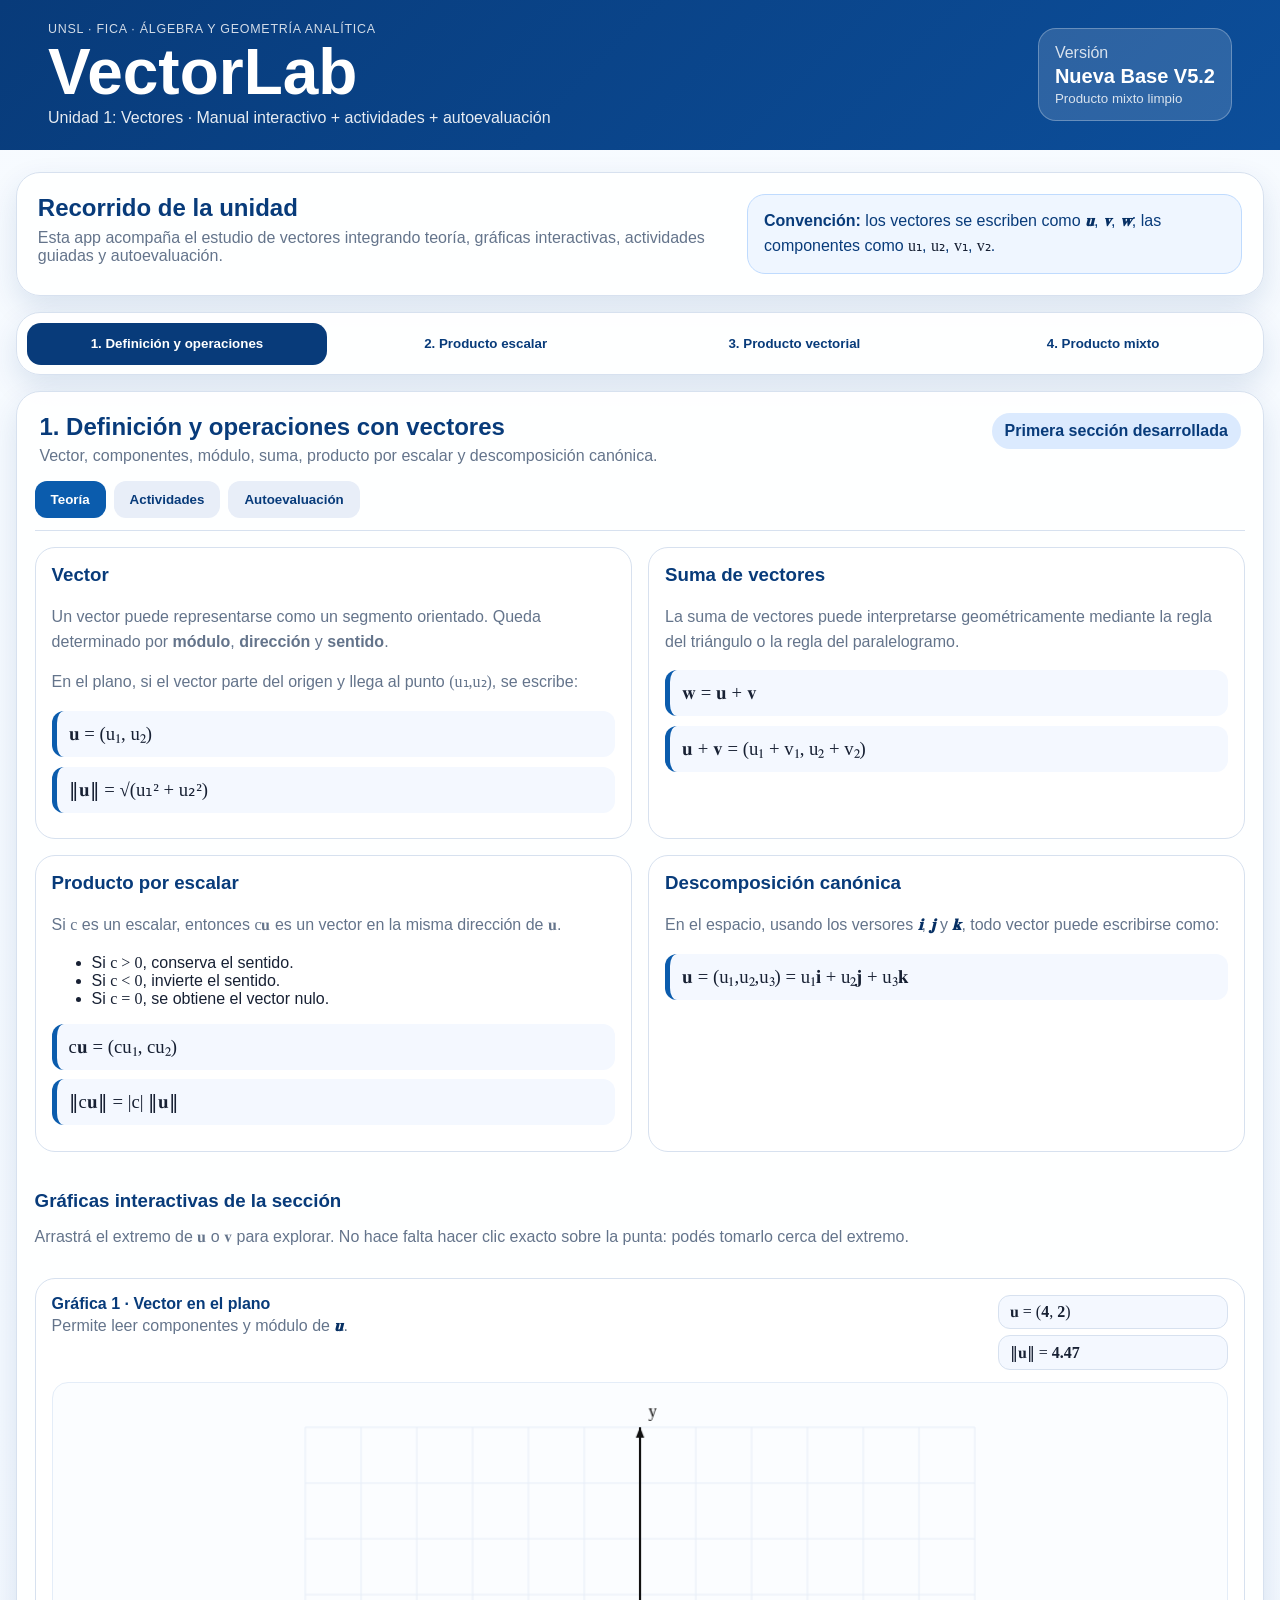
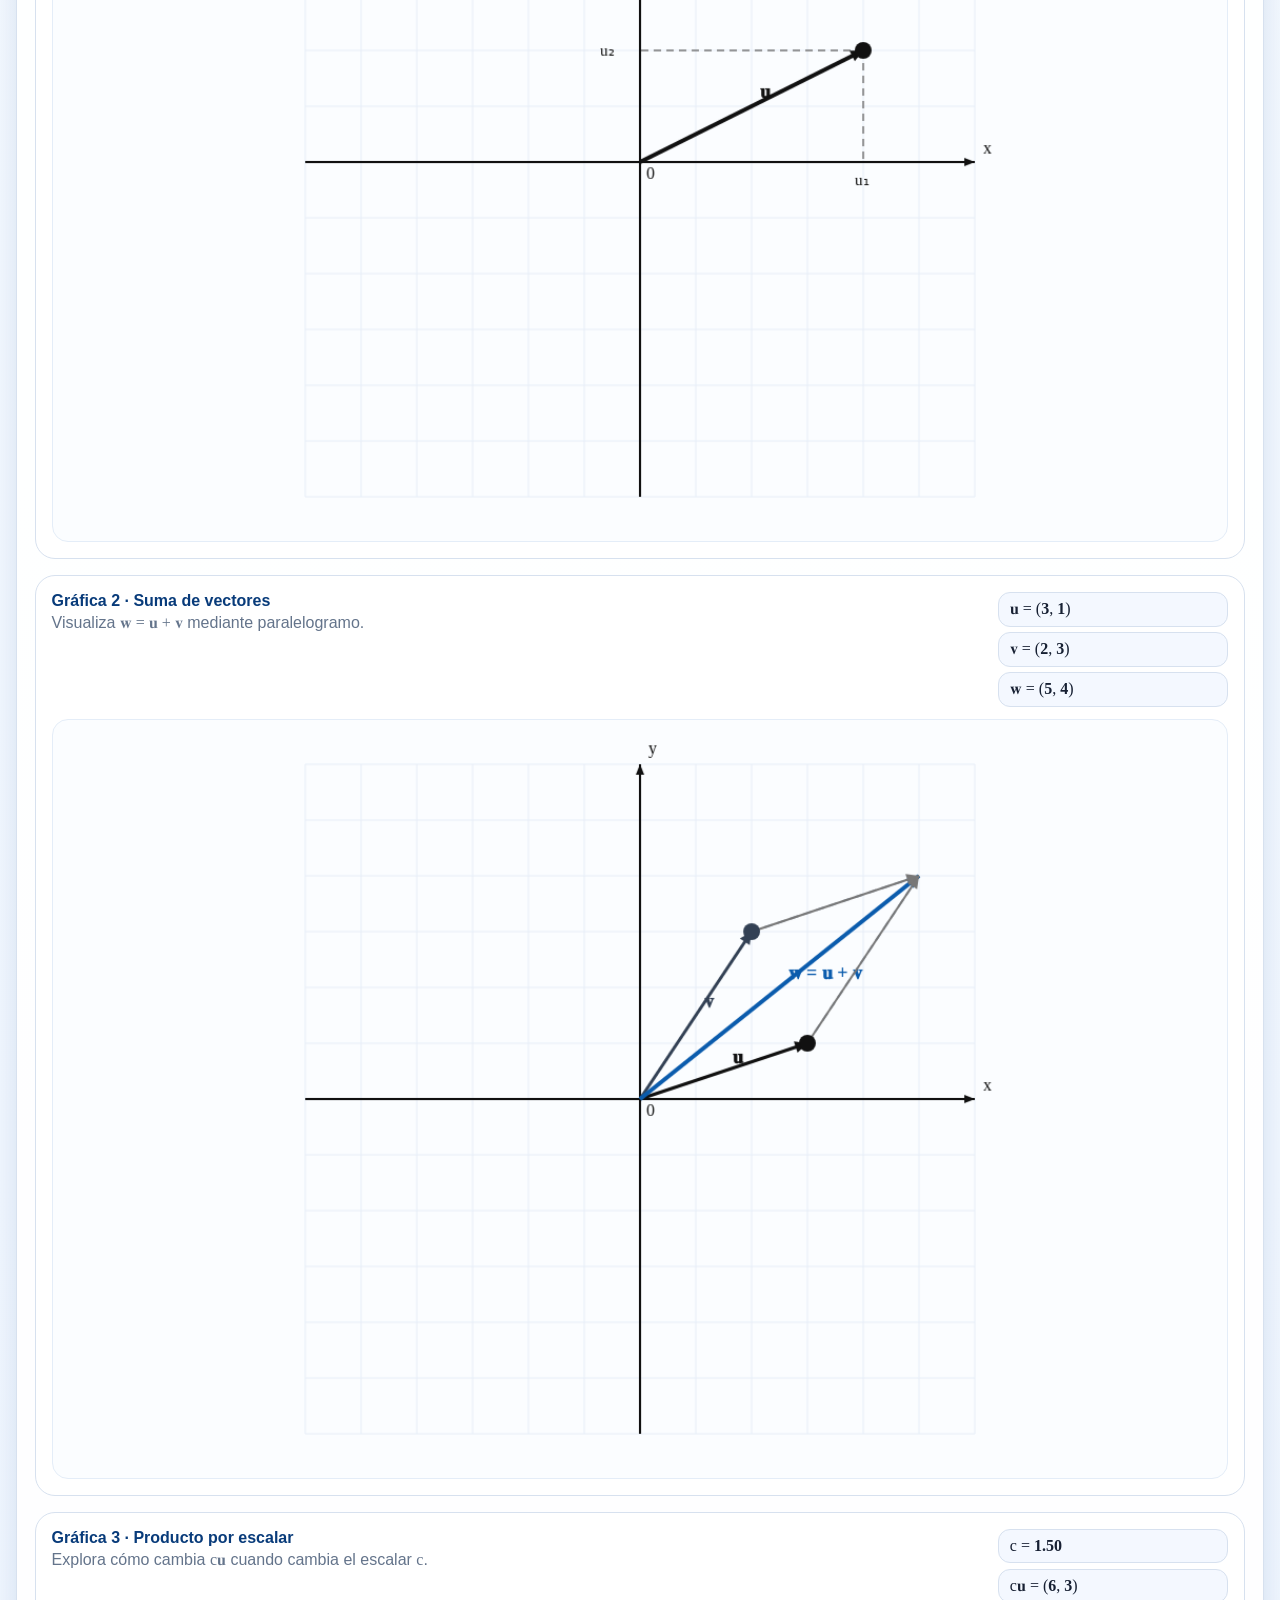
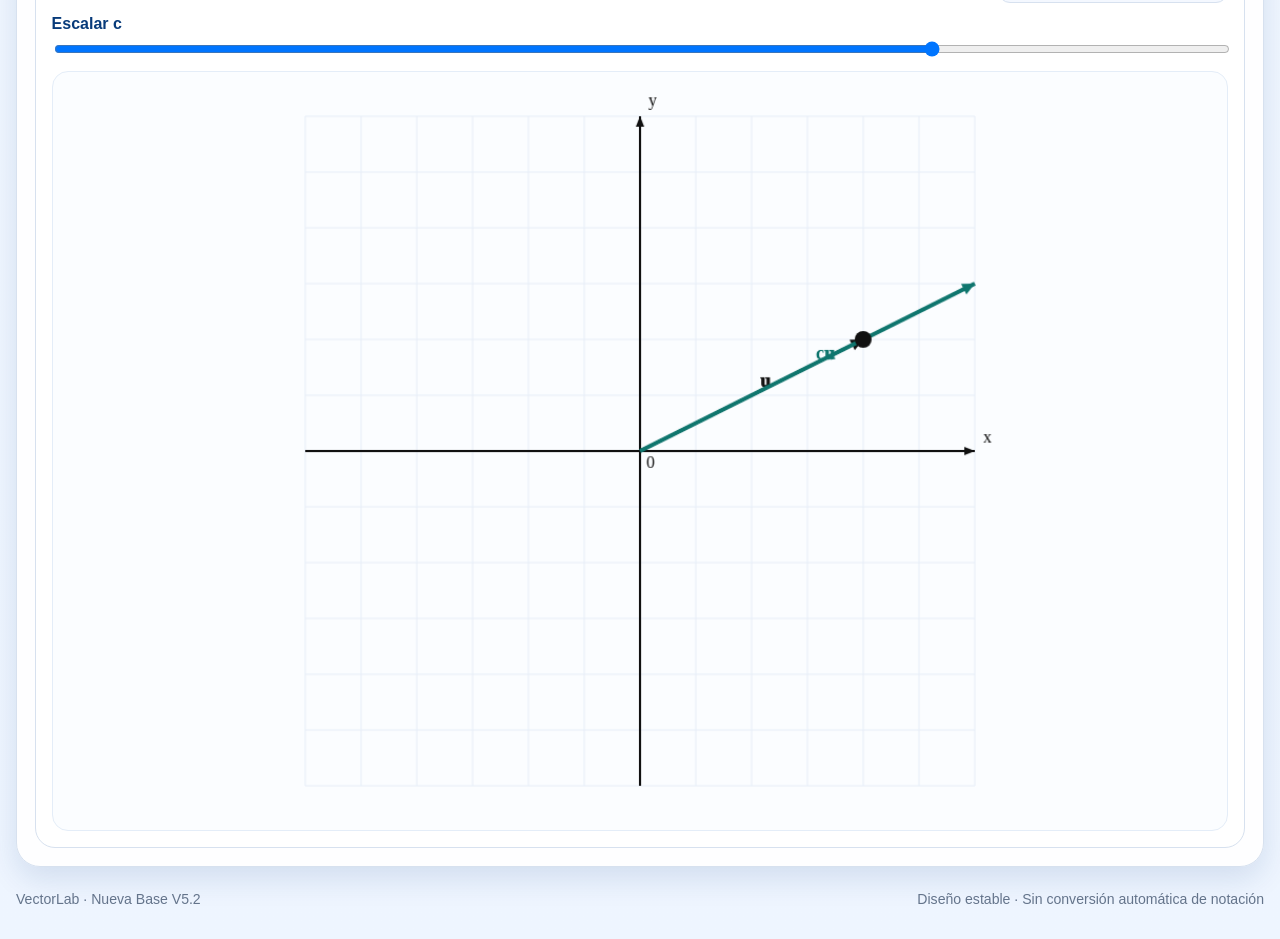
==== commit 3f99844c: "Add files via upload" ====
--- a/index.html
+++ b/index.html
@@ -5,7 +5,7 @@
   <meta name="viewport" content="width=device-width, initial-scale=1.0" />
   <title>VectorLab · Unidad 1: Vectores</title>
   <meta name="description" content="Manual interactivo de vectores para Álgebra y Geometría Analítica." />
-  <link rel="stylesheet" href="styles.css?v=5.1" />
+  <link rel="stylesheet" href="styles.css?v=5.2" />
 </head>
 <body>
   <header class="hero">
@@ -16,8 +16,8 @@
     </div>
     <div class="status-card">
       <span>Versión</span>
-      <strong>Nueva Base V5.1</strong>
-      <small>Producto mixto actualizado</small>
+      <strong>Nueva Base V5.2</strong>
+      <small>Producto mixto limpio</small>
     </div>
   </header>
 
@@ -1013,26 +1013,15 @@
             </div>
             <iframe class="embed-frame mixed-embed" src="mixed_graph_embed.html" title="Producto mixto interactivo"></iframe>
           </div>
-
-          <div class="graph-card">
-            <div class="graph-header">
-              <div>
-                <h4>Gráfica 9 · Coplanaridad</h4>
-                <p>Mové la altura orientada. Si h=0, los vectores son coplanares y el producto mixto vale cero.</p>
-              </div>
-              <div class="live-values">
-                <span>h = <b id="coplanarH">2.00</b></span>
-                <span>Producto mixto = <b id="coplanarValue">12.00</b></span>
-                <span id="coplanarState">No coplanares</span>
-              </div>
-            </div>
-            <label class="slider-label">
-              Altura orientada h
-              <input id="coplanarSlider" type="range" min="-3" max="3" step="0.25" value="2">
-            </label>
-            <canvas id="graphCoplanarity" width="720" height="720"></canvas>
-          </div>
-        </div>
+          <div class="section-note">
+            <h3>Coplanaridad dentro de la gráfica</h3>
+            <p>
+              Para analizar coplanaridad, mové el extremo de <strong>𝐰</strong> hasta que su proyección sobre el eje
+              <strong>z</strong> sea <strong>h = 0</strong>. En ese caso, el volumen se anula:
+            </p>
+            <div class="formula">h = 0 ⇒ V = Área(base) · h = 0</div>
+          </div>
+
       </article>
 
       <article id="s4-activities" class="panel">
@@ -1197,10 +1186,10 @@
   </main>
 
   <footer>
-    <span>VectorLab · Nueva Base V5.1</span>
+    <span>VectorLab · Nueva Base V5.2</span>
     <span>Diseño estable · Sin conversión automática de notación</span>
   </footer>
 
-  <script src="app.js?v=5.1"></script>
+  <script src="app.js?v=5.2"></script>
 </body>
 </html>
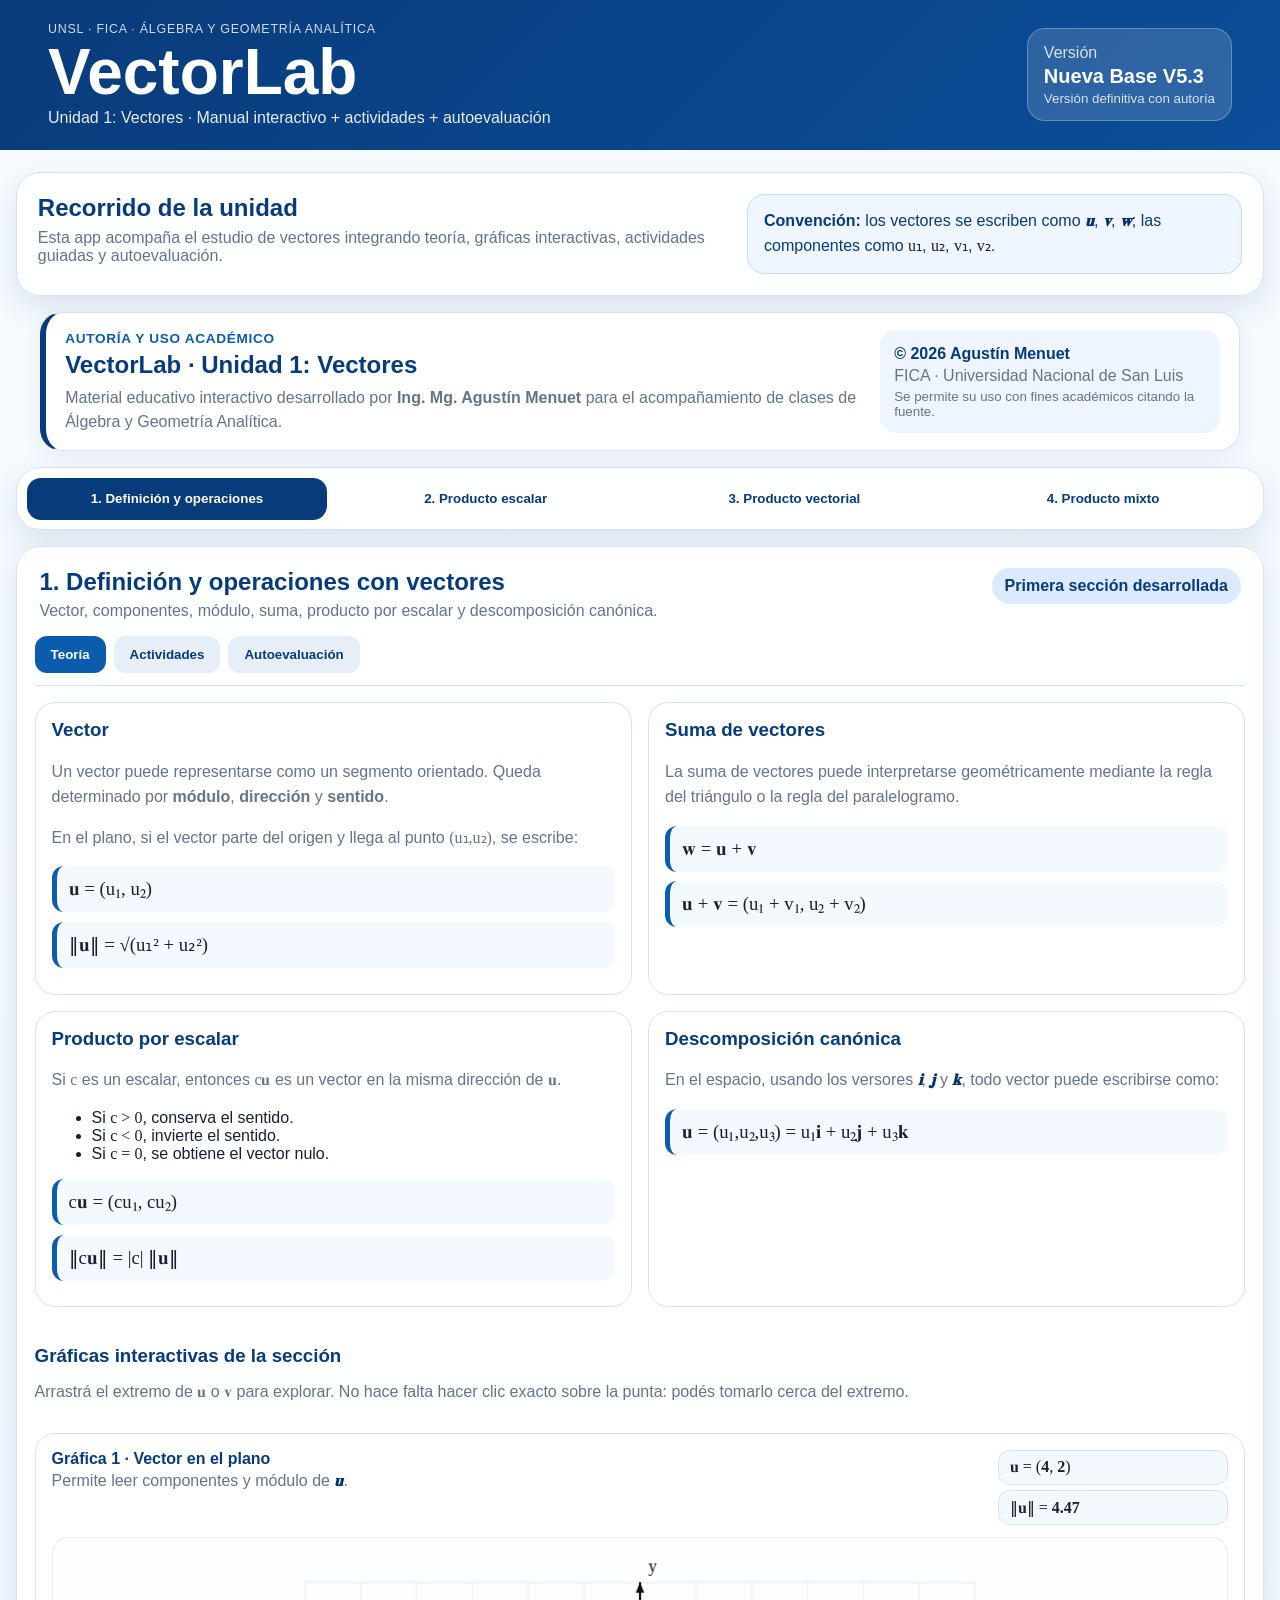
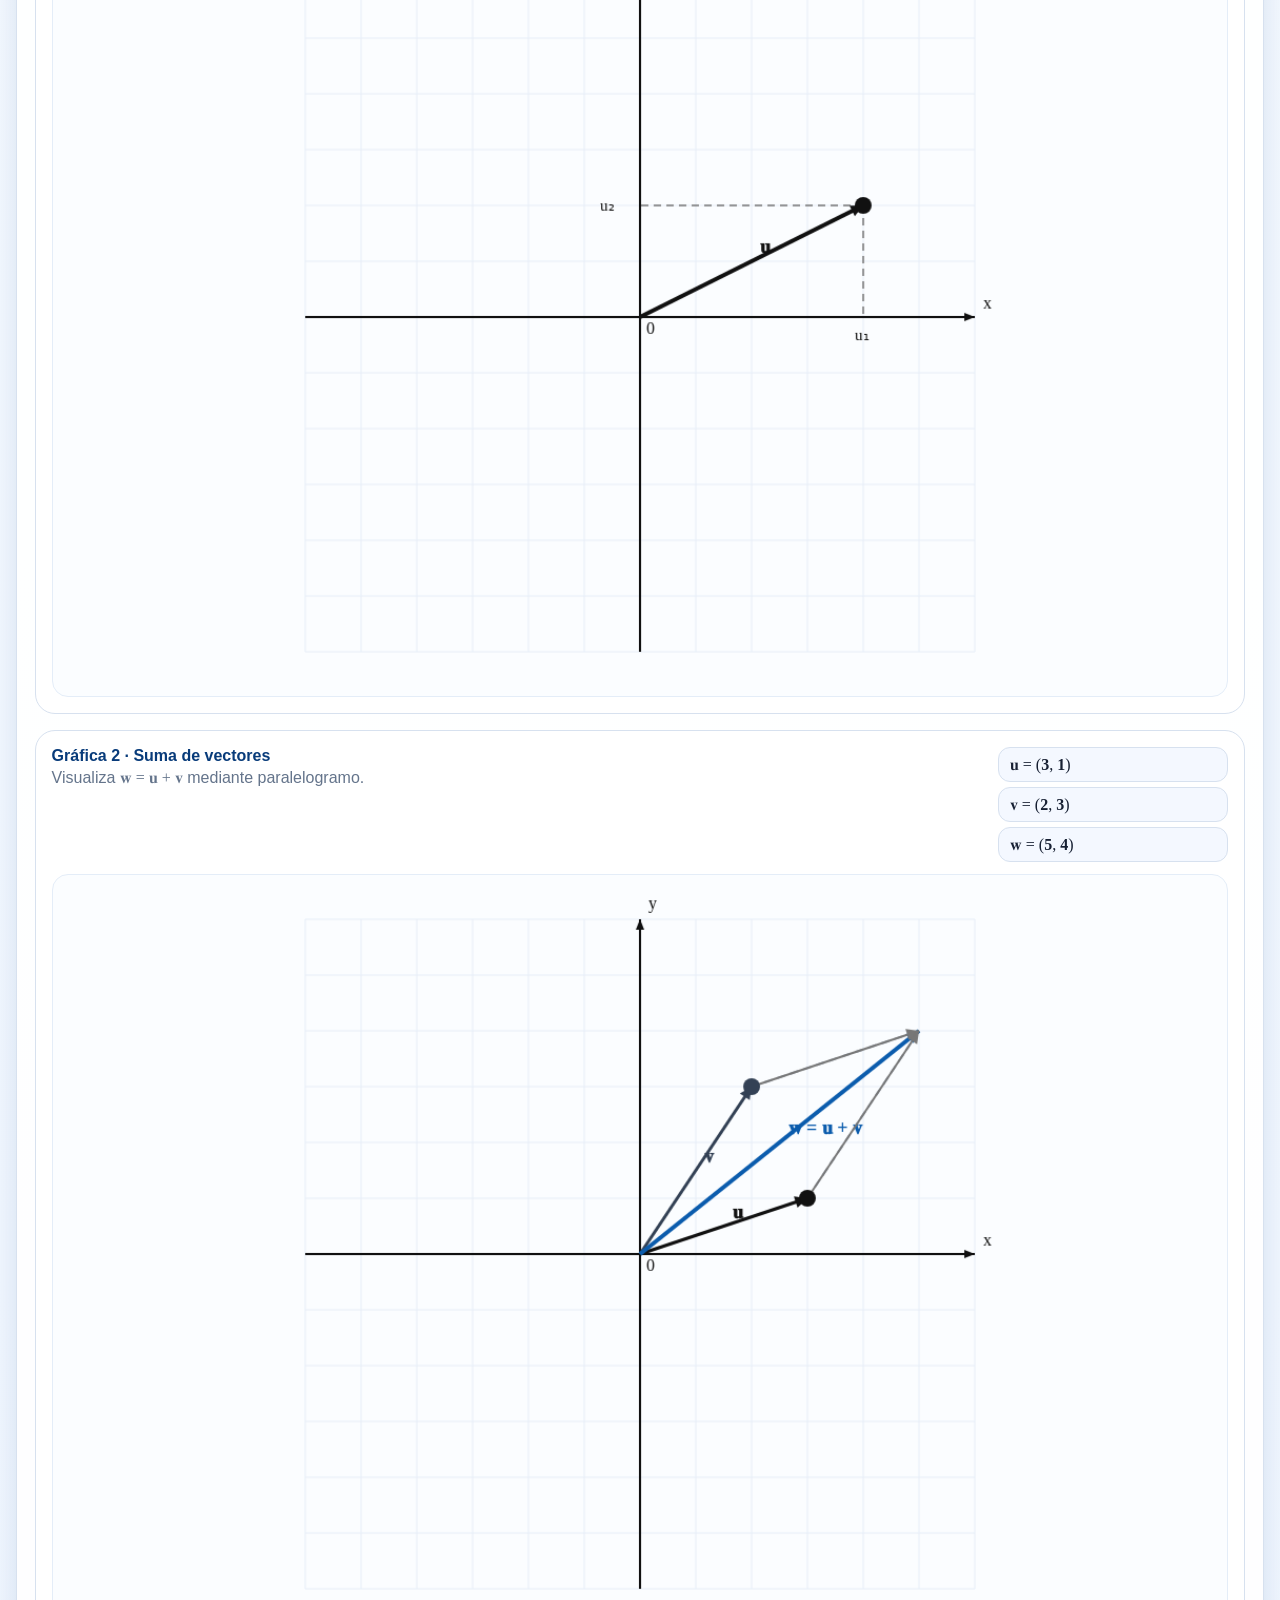
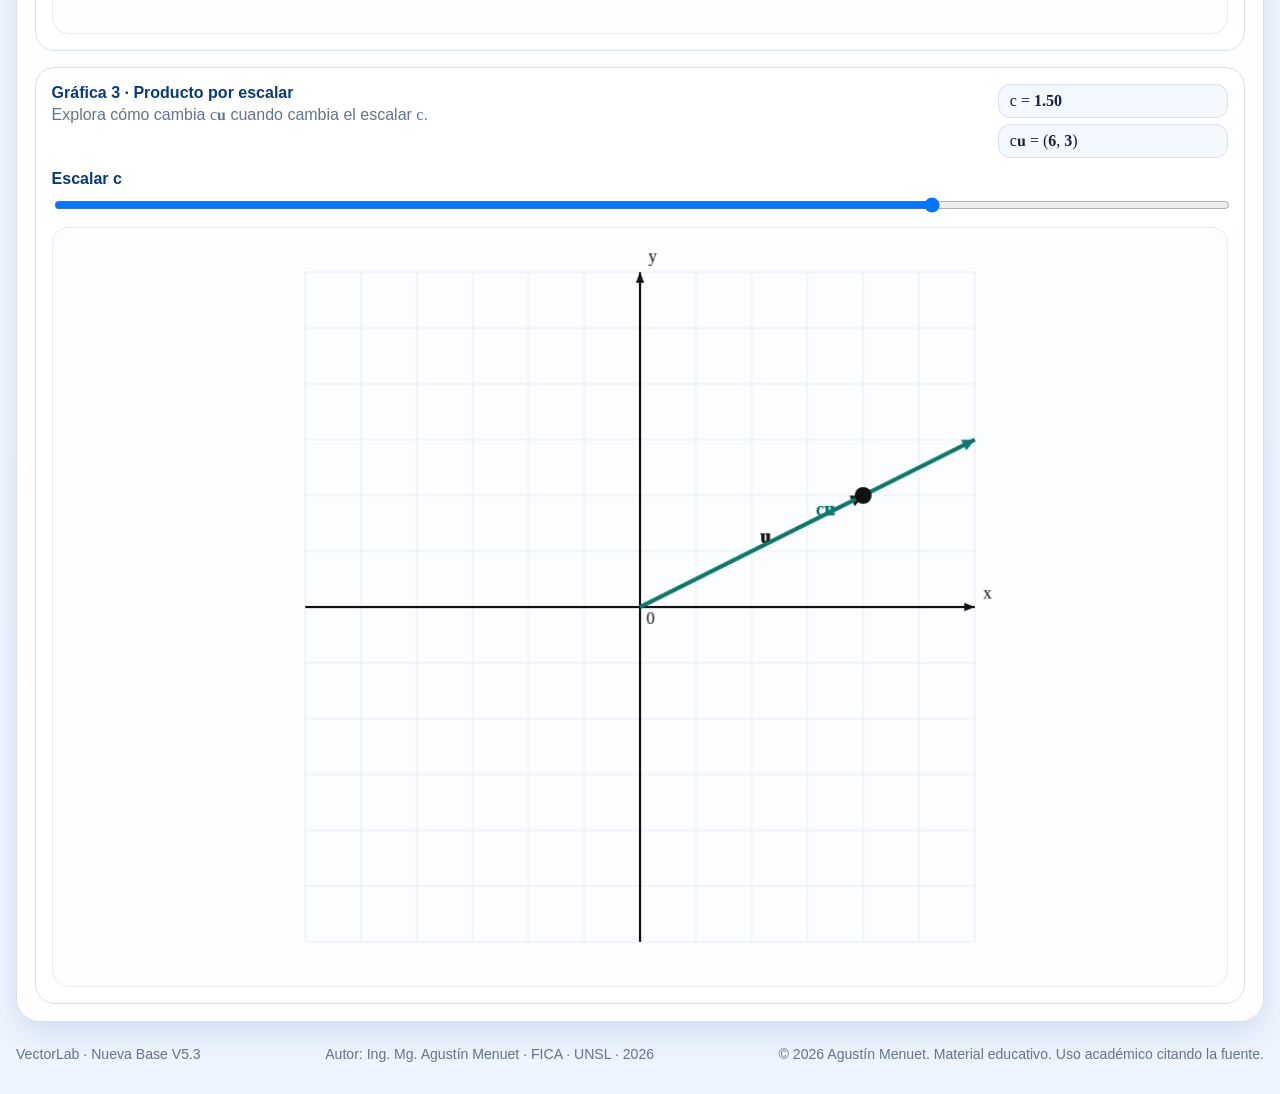
==== commit cb4afabe: "Add files via upload" ====
--- a/index.html
+++ b/index.html
@@ -5,7 +5,8 @@
   <meta name="viewport" content="width=device-width, initial-scale=1.0" />
   <title>VectorLab · Unidad 1: Vectores</title>
   <meta name="description" content="Manual interactivo de vectores para Álgebra y Geometría Analítica." />
-  <link rel="stylesheet" href="styles.css?v=5.2" />
+  <meta name="author" content="Ing. Mg. Agustín Menuet · FICA · Universidad Nacional de San Luis" />
+  <link rel="stylesheet" href="styles.css?v=5.3" />
 </head>
 <body>
   <header class="hero">
@@ -16,8 +17,8 @@
     </div>
     <div class="status-card">
       <span>Versión</span>
-      <strong>Nueva Base V5.2</strong>
-      <small>Producto mixto limpio</small>
+      <strong>Nueva Base V5.3</strong>
+      <small>Versión definitiva con autoría</small>
     </div>
   </header>
 
@@ -34,6 +35,23 @@
         <strong>Convención:</strong>
         los vectores se escriben como <span class="vec">𝐮</span>, <span class="vec">𝐯</span>, <span class="vec">𝐰</span>;
         las componentes como <span class="comp">u₁</span>, <span class="comp">u₂</span>, <span class="comp">v₁</span>, <span class="comp">v₂</span>.
+      </div>
+    </section>
+
+
+    <section class="authorship-card">
+      <div>
+        <span class="authorship-kicker">Autoría y uso académico</span>
+        <h2>VectorLab · Unidad 1: Vectores</h2>
+        <p>
+          Material educativo interactivo desarrollado por <strong>Ing. Mg. Agustín Menuet</strong>
+          para el acompañamiento de clases de Álgebra y Geometría Analítica.
+        </p>
+      </div>
+      <div class="copyright-box">
+        <strong>© 2026 Agustín Menuet</strong>
+        <span>FICA · Universidad Nacional de San Luis</span>
+        <small>Se permite su uso con fines académicos citando la fuente.</small>
       </div>
     </section>
 
@@ -1186,10 +1204,11 @@
   </main>
 
   <footer>
-    <span>VectorLab · Nueva Base V5.2</span>
-    <span>Diseño estable · Sin conversión automática de notación</span>
+    <span>VectorLab · Nueva Base V5.3</span>
+    <span>Autor: Ing. Mg. Agustín Menuet · FICA · UNSL · 2026</span>
+    <span>© 2026 Agustín Menuet. Material educativo. Uso académico citando la fuente.</span>
   </footer>
 
-  <script src="app.js?v=5.2"></script>
+  <script src="app.js?v=5.3"></script>
 </body>
 </html>
--- a/styles.css
+++ b/styles.css
@@ -574,3 +574,64 @@
     min-height: 1320px;
   }
 }
+
+
+/* V5.3: autoría y copyright */
+.authorship-card {
+  background: white;
+  border: 1px solid var(--line);
+  border-left: 6px solid var(--blue);
+  border-radius: 22px;
+  padding: 1rem 1.2rem;
+  margin: 1rem auto;
+  max-width: 1200px;
+  display: grid;
+  grid-template-columns: minmax(0, 1fr) 340px;
+  gap: 1rem;
+  align-items: center;
+  box-shadow: 0 8px 22px rgba(8, 59, 122, .06);
+}
+
+.authorship-card h2 {
+  margin: .25rem 0 .45rem;
+  color: var(--blue);
+}
+
+.authorship-card p {
+  margin: 0;
+  color: var(--muted);
+  line-height: 1.5;
+}
+
+.authorship-kicker {
+  color: var(--blue2);
+  font-size: .85rem;
+  font-weight: 800;
+  text-transform: uppercase;
+  letter-spacing: .05em;
+}
+
+.copyright-box {
+  background: #eef5ff;
+  border-radius: 16px;
+  padding: .9rem;
+  display: grid;
+  gap: .25rem;
+  color: var(--blue);
+}
+
+.copyright-box span,
+.copyright-box small {
+  color: var(--muted);
+}
+
+footer {
+  gap: .5rem;
+  flex-wrap: wrap;
+}
+
+@media (max-width: 800px) {
+  .authorship-card {
+    grid-template-columns: 1fr;
+  }
+}
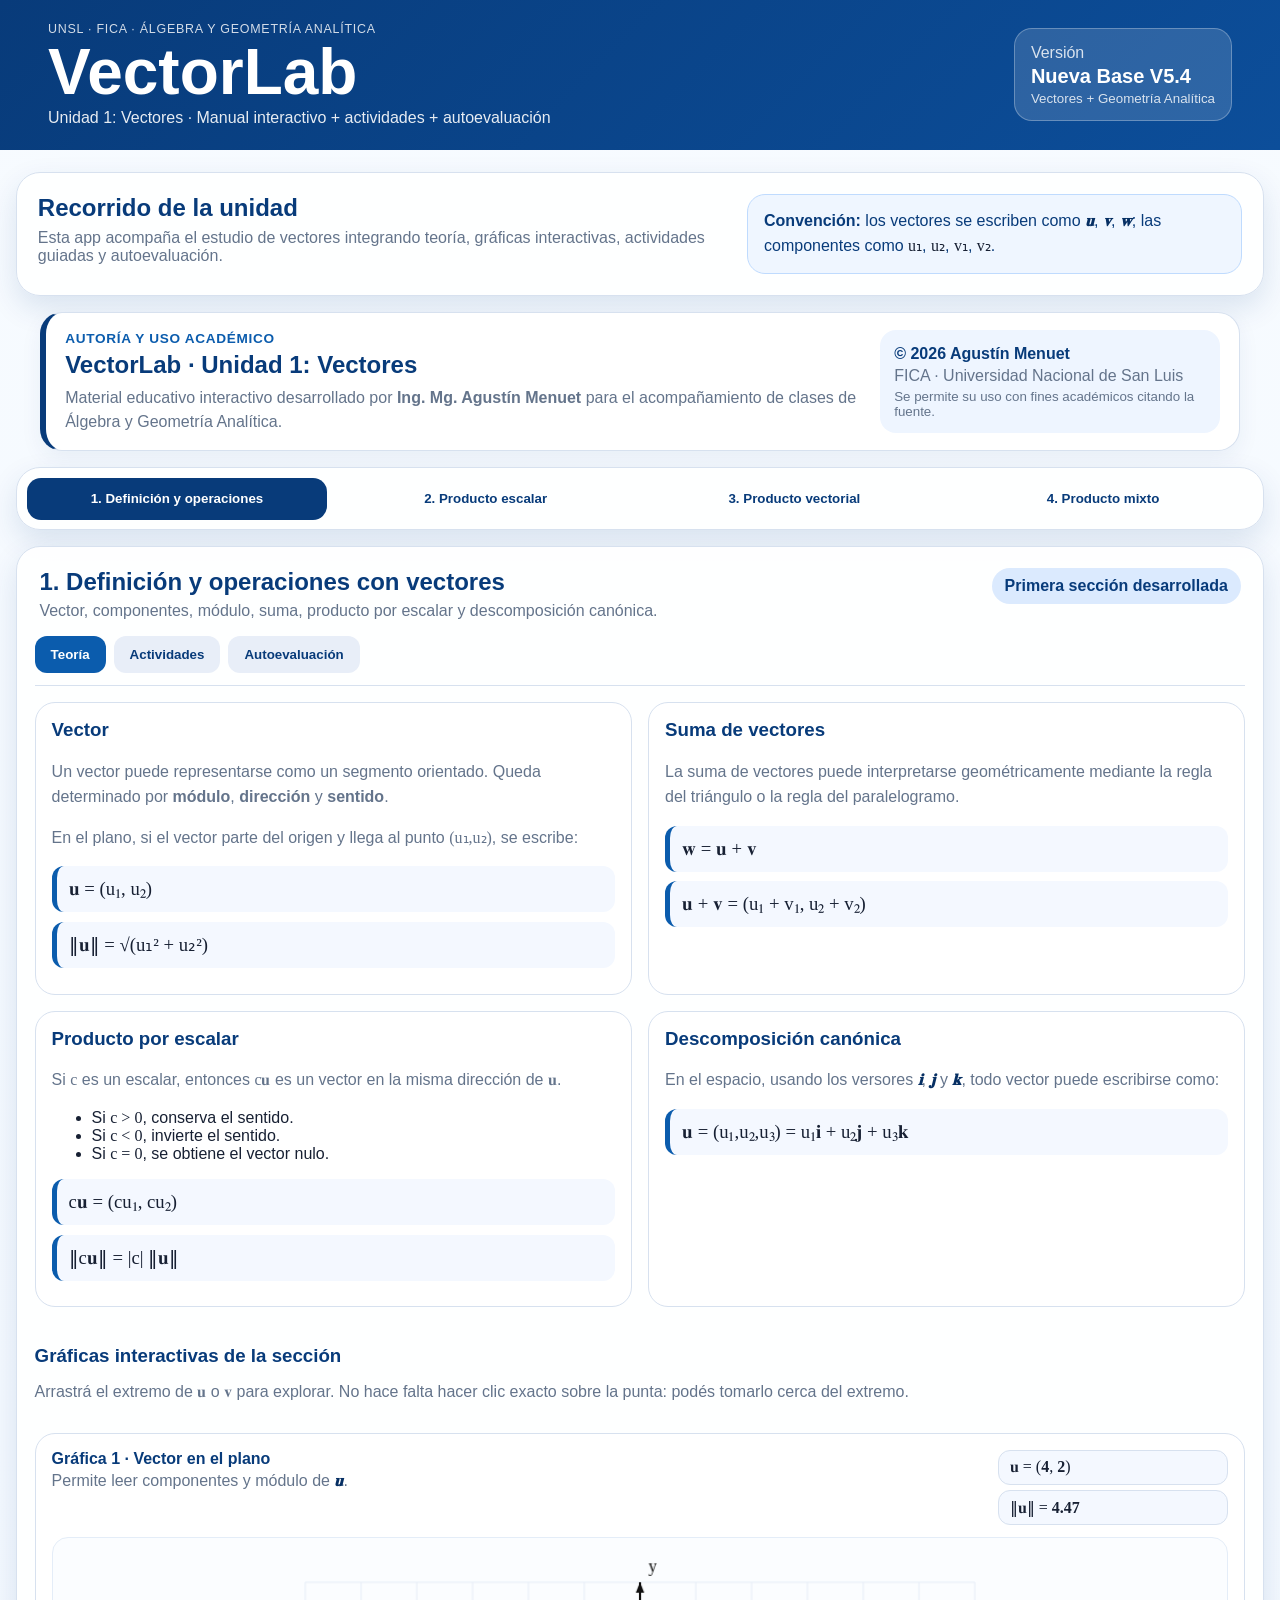
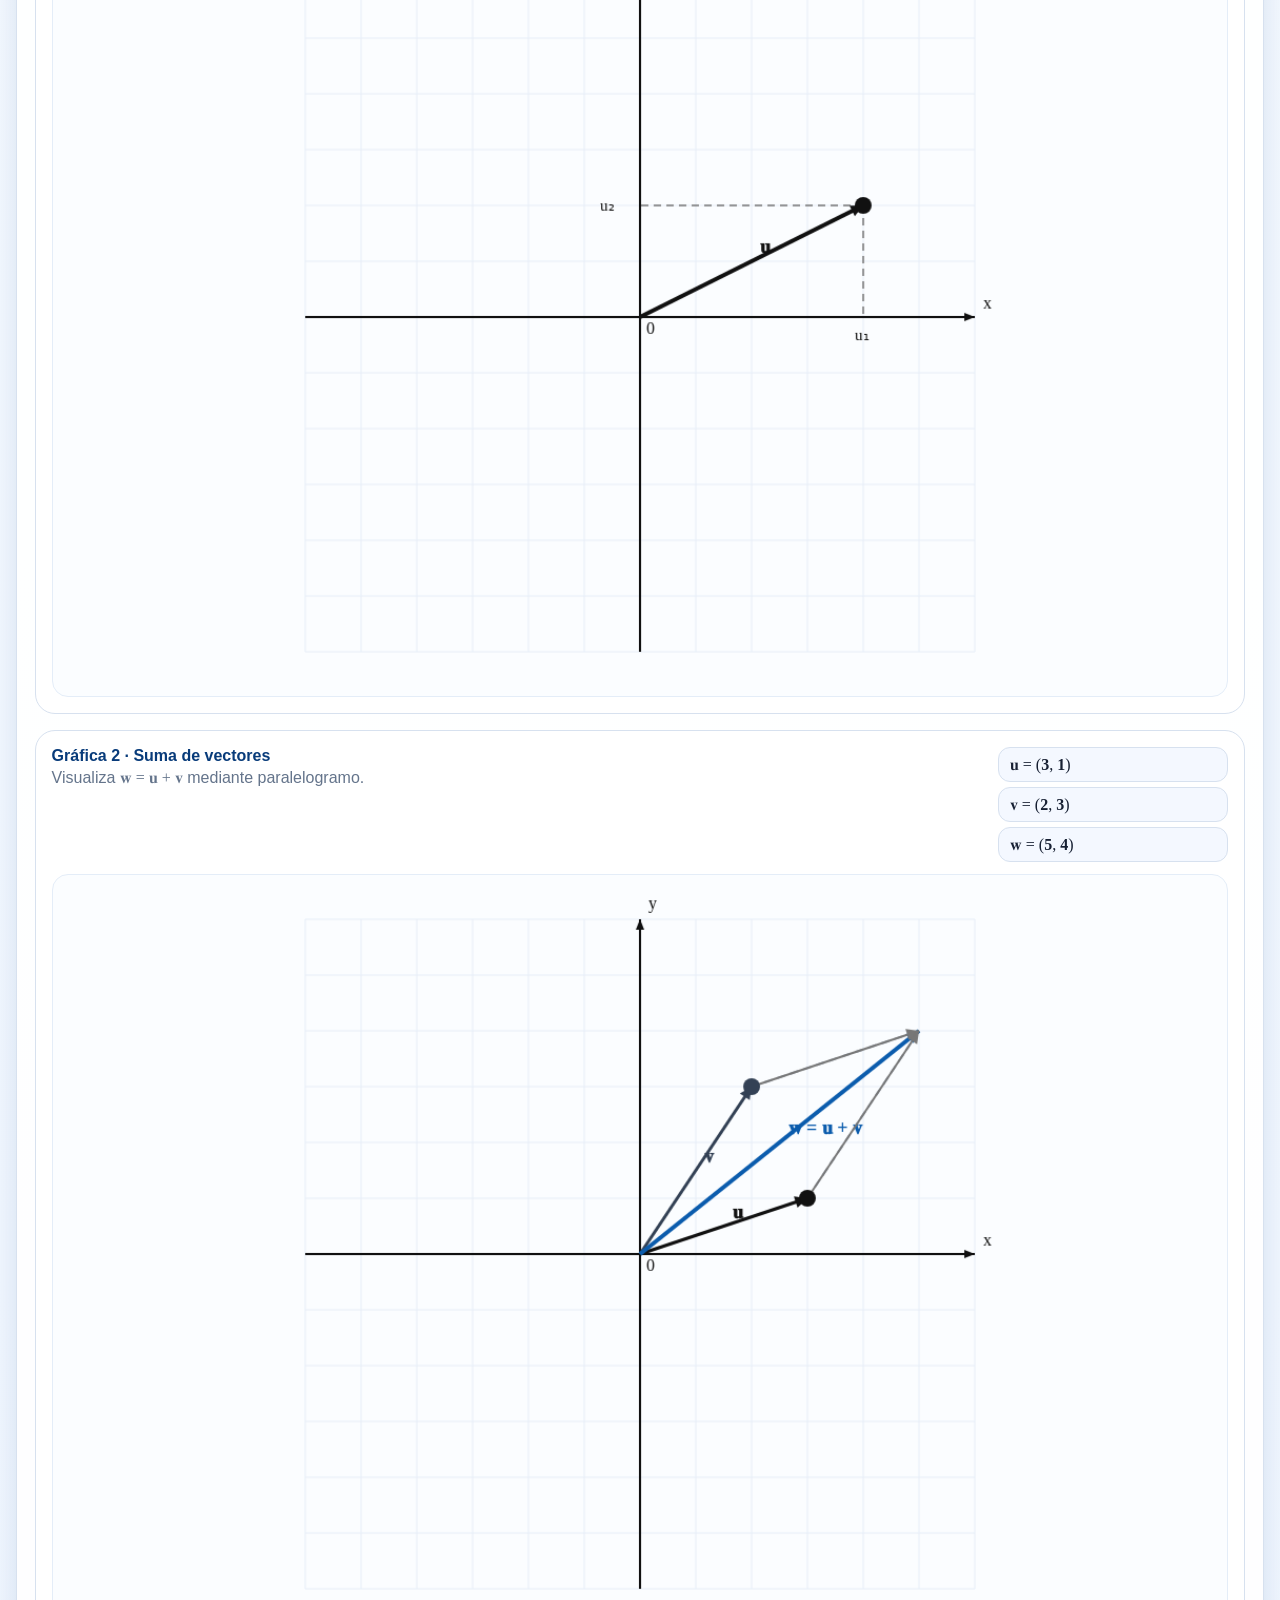
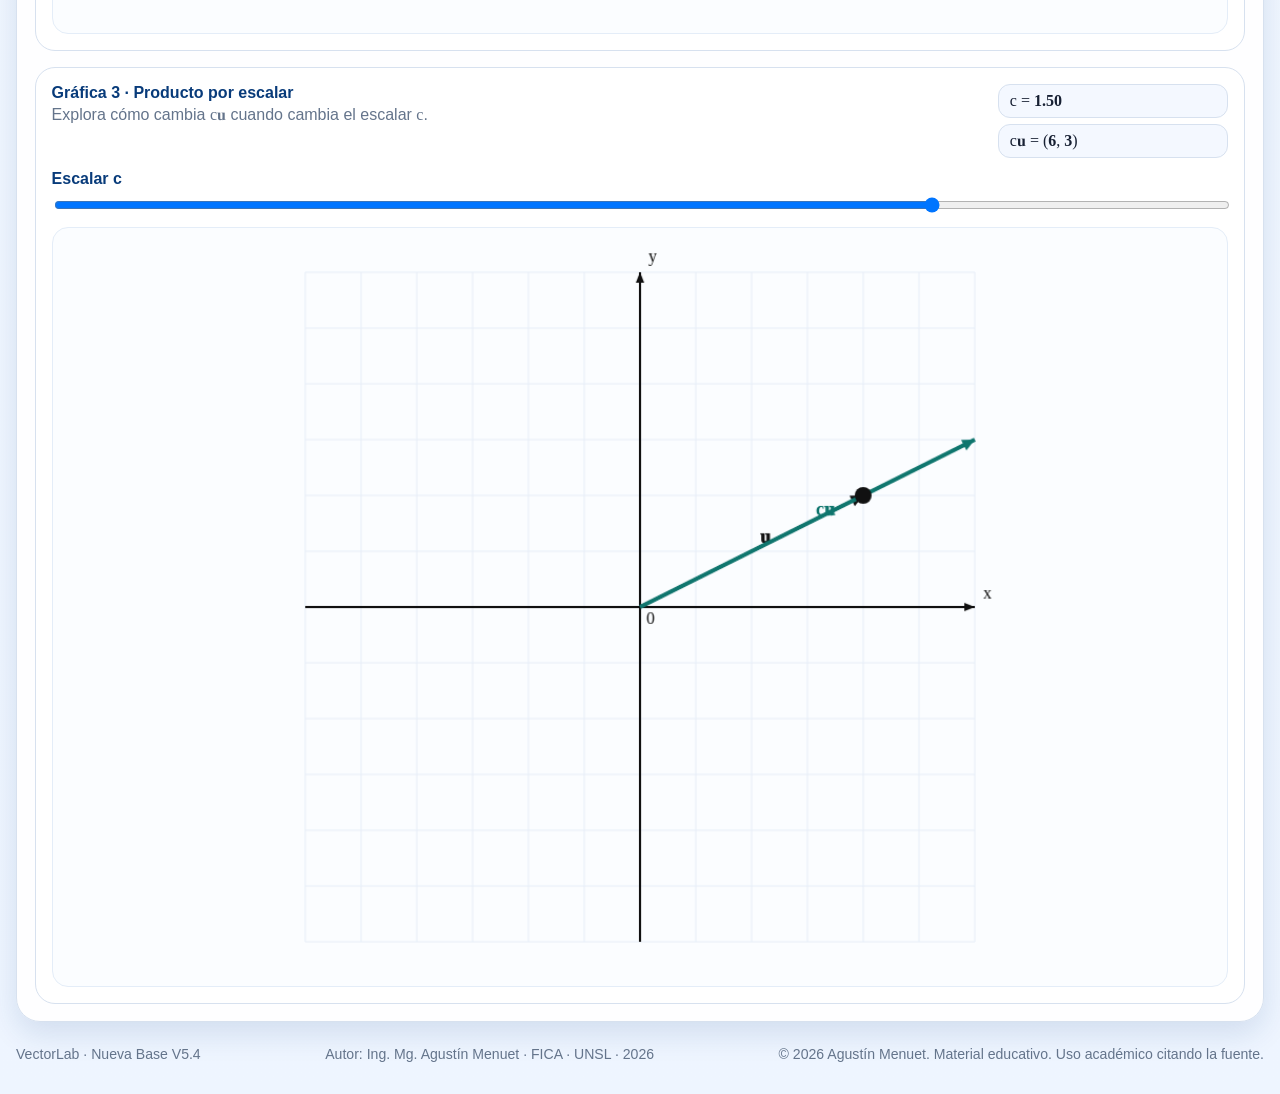
==== commit c31bcaa5: "Add files via upload" ====
--- a/index.html
+++ b/index.html
@@ -6,7 +6,7 @@
   <title>VectorLab · Unidad 1: Vectores</title>
   <meta name="description" content="Manual interactivo de vectores para Álgebra y Geometría Analítica." />
   <meta name="author" content="Ing. Mg. Agustín Menuet · FICA · Universidad Nacional de San Luis" />
-  <link rel="stylesheet" href="styles.css?v=5.3" />
+  <link rel="stylesheet" href="styles.css?v=5.4" />
 </head>
 <body>
   <header class="hero">
@@ -17,8 +17,8 @@
     </div>
     <div class="status-card">
       <span>Versión</span>
-      <strong>Nueva Base V5.3</strong>
-      <small>Versión definitiva con autoría</small>
+      <strong>Nueva Base V5.4</strong>
+      <small>Vectores + Geometría Analítica</small>
     </div>
   </header>
 
@@ -1201,14 +1201,189 @@
         </div>
       </article>
     </section>
+
+    <!-- SECCIÓN 5 -->
+    <section id="sec5" class="section">
+      <div class="section-header">
+        <div>
+          <h2>5. Geometría Analítica</h2>
+          <p>Material integrado de teoría con gráficas, práctica y autoevaluación para la Unidad 2.</p>
+        </div>
+        <span class="badge">Teoría + práctica + autoevaluación</span>
+      </div>
+
+      <nav class="inner-tabs">
+        <button class="inner-tab active" data-panel="s5-overview">Resumen</button>
+        <button class="inner-tab" data-panel="s5-theory">Teoría</button>
+        <button class="inner-tab" data-panel="s5-practice">Práctica</button>
+        <button class="inner-tab" data-panel="s5-self">Autoevaluación</button>
+        <button class="inner-tab" data-panel="s5-pdf">PDF completo</button>
+      </nav>
+
+      <article id="s5-overview" class="panel active">
+        <div class="theory-grid">
+          <div class="theory-card">
+            <h3>Objetivo de la sección</h3>
+            <p>
+              Esta sección reúne el material final de Geometría Analítica de la Unidad 2:
+              teoría con gráficas, guía práctica y autoevaluación. Está pensada para que el
+              estudiante pueda estudiar, practicar y revisar su avance desde un único lugar.
+            </p>
+          </div>
+
+          <div class="theory-card">
+            <h3>Contenidos principales</h3>
+            <ul>
+              <li>Distancia dirigida y distancia entre puntos.</li>
+              <li>División de un segmento y punto medio.</li>
+              <li>Rectas en el plano: formas punto-pendiente, general, normal, segmentaria y vectorial.</li>
+              <li>Distancia de un punto a una recta.</li>
+              <li>Ángulo entre rectas, paralelismo y perpendicularidad.</li>
+              <li>Rectas y planos en el espacio.</li>
+              <li>Distancia mínima entre rectas oblicuas mediante producto mixto.</li>
+              <li>Cónicas, paramétricas y coordenadas polares.</li>
+            </ul>
+          </div>
+
+          <div class="theory-card">
+            <h3>Uso sugerido</h3>
+            <p>
+              Primero revisar la teoría, luego resolver la guía práctica y finalmente realizar
+              la autoevaluación. Las gráficas del PDF ayudan a interpretar el pasaje entre el
+              registro algebraico y el registro geométrico.
+            </p>
+            <div class="formula">Registro geométrico ⇄ Registro algebraico</div>
+          </div>
+
+          <div class="theory-card">
+            <h3>Material completo</h3>
+            <p>Podés abrir o descargar el PDF final integrado.</p>
+            <div class="pdf-actions">
+              <a href="geometria_analitica_unidad_2_final.pdf" target="_blank" rel="noopener">Abrir PDF</a>
+              <a href="geometria_analitica_unidad_2_final.pdf" download>Descargar PDF</a>
+            </div>
+          </div>
+        </div>
+      </article>
+
+      <article id="s5-theory" class="panel">
+        <div class="section-note">
+          <h3>Teoría con gráficas</h3>
+          <p>
+            Incluye el desarrollo teórico de la Unidad 2: consideraciones epistemológicas,
+            elementos de rectas en el plano y en el espacio, formas de la ecuación de la recta,
+            distancia de punto a recta, forma vectorial y aplicación del producto mixto.
+          </p>
+        </div>
+
+        <div class="ga-cards">
+          <div class="ga-card">
+            <h4>Bloque 1 · Fundamentos</h4>
+            <p>Geometría euclidiana, revolución cartesiana, coordenadas, distancia dirigida y distancia entre puntos.</p>
+          </div>
+          <div class="ga-card">
+            <h4>Bloque 2 · Rectas en el plano</h4>
+            <p>Forma punto-pendiente, pendiente-ordenada, dos puntos, segmentaria, normal y general.</p>
+          </div>
+          <div class="ga-card">
+            <h4>Bloque 3 · Distancias y ángulos</h4>
+            <p>Distancia de un punto a una recta, ángulo entre rectas, paralelismo y perpendicularidad.</p>
+          </div>
+          <div class="ga-card">
+            <h4>Bloque 4 · Rectas en el espacio</h4>
+            <p>Ecuación vectorial, ecuaciones paramétricas, simétricas y distancia entre rectas oblicuas.</p>
+          </div>
+        </div>
+      </article>
+
+      <article id="s5-practice" class="panel">
+        <div class="section-note">
+          <h3>Guía práctica</h3>
+          <p>
+            La práctica incluye actividades de geometría analítica, rectas, circunferencia,
+            parábola, elipse, hipérbola, planos, ecuaciones paramétricas y coordenadas polares.
+          </p>
+        </div>
+
+        <div class="ga-cards">
+          <div class="ga-card">
+            <h4>Actividades iniciales</h4>
+            <p>Distancia dirigida, punto medio, división de segmentos, perímetros y áreas.</p>
+          </div>
+          <div class="ga-card">
+            <h4>Rectas</h4>
+            <p>Rectas en distintas formas, intersecciones, distancia a rectas, paralelismo y perpendicularidad.</p>
+          </div>
+          <div class="ga-card">
+            <h4>Cónicas</h4>
+            <p>Circunferencia, parábola, elipse, hipérbola, tangentes y problemas geométricos.</p>
+          </div>
+          <div class="ga-card">
+            <h4>Espacio y paramétricas</h4>
+            <p>Planos, rectas en R³, posición relativa, intersecciones y ecuaciones paramétricas.</p>
+          </div>
+        </div>
+      </article>
+
+      <article id="s5-self" class="panel">
+        <div class="section-note">
+          <h3>Autoevaluación</h3>
+          <p>
+            La autoevaluación propone ejercicios de rectas, planos, cónicas, paramétricas
+            y coordenadas polares. Sirve para revisar si el estudiante puede pasar del
+            enunciado geométrico a la ecuación y de la ecuación a la interpretación gráfica.
+          </p>
+        </div>
+
+        <div class="quiz-grid">
+          <div class="quiz-card" data-correct="1">
+            <h4>1. En la forma general de una recta \(Ax+By+C=0\), un vector normal es:</h4>
+            <button>(B,A)</button><button>(A,B)</button><button>(-B,A)</button>
+            <p class="quiz-feedback"></p>
+          </div>
+          <div class="quiz-card" data-correct="0">
+            <h4>2. La distancia de un punto a una recta usa:</h4>
+            <button>Valor absoluto</button><button>Solo pendiente</button><button>Solo ordenada</button>
+            <p class="quiz-feedback"></p>
+          </div>
+          <div class="quiz-card" data-correct="2">
+            <h4>3. Dos rectas son perpendiculares si sus pendientes cumplen:</h4>
+            <button>m₁=m₂</button><button>m₁+m₂=0</button><button>m₁m₂=-1</button>
+            <p class="quiz-feedback"></p>
+          </div>
+          <div class="quiz-card" data-correct="1">
+            <h4>4. La forma vectorial de una recta en el espacio es:</h4>
+            <button>X=X₀+A</button><button>X=X₀+tA</button><button>X=t+X₀A</button>
+            <p class="quiz-feedback"></p>
+          </div>
+        </div>
+      </article>
+
+      <article id="s5-pdf" class="panel">
+        <div class="section-note">
+          <h3>PDF completo de la Unidad 2</h3>
+          <p>
+            Desde aquí se puede consultar el documento final integrado de teoría,
+            práctica y autoevaluación.
+          </p>
+          <div class="pdf-actions">
+            <a href="geometria_analitica_unidad_2_final.pdf" target="_blank" rel="noopener">Abrir en nueva pestaña</a>
+            <a href="geometria_analitica_unidad_2_final.pdf" download>Descargar PDF</a>
+          </div>
+        </div>
+
+        <iframe class="pdf-frame" src="geometria_analitica_unidad_2_final.pdf" title="Geometría Analítica Unidad 2"></iframe>
+      </article>
+    </section>
+
   </main>
 
   <footer>
-    <span>VectorLab · Nueva Base V5.3</span>
+    <span>VectorLab · Nueva Base V5.4</span>
     <span>Autor: Ing. Mg. Agustín Menuet · FICA · UNSL · 2026</span>
     <span>© 2026 Agustín Menuet. Material educativo. Uso académico citando la fuente.</span>
   </footer>
 
-  <script src="app.js?v=5.3"></script>
+  <script src="app.js?v=5.4"></script>
 </body>
 </html>
--- a/styles.css
+++ b/styles.css
@@ -635,3 +635,71 @@
     grid-template-columns: 1fr;
   }
 }
+
+
+/* V5.4: sección Geometría Analítica */
+.pdf-actions {
+  display: flex;
+  flex-wrap: wrap;
+  gap: .7rem;
+  margin-top: .9rem;
+}
+
+.pdf-actions a {
+  display: inline-block;
+  text-decoration: none;
+  background: var(--blue);
+  color: white;
+  padding: .7rem 1rem;
+  border-radius: 14px;
+  font-weight: 800;
+}
+
+.pdf-actions a:nth-child(2) {
+  background: #eef5ff;
+  color: var(--blue);
+  border: 1px solid var(--line);
+}
+
+.ga-cards {
+  display: grid;
+  grid-template-columns: repeat(2, minmax(0, 1fr));
+  gap: 1rem;
+}
+
+.ga-card {
+  background: white;
+  border: 1px solid var(--line);
+  border-radius: 18px;
+  padding: 1rem;
+  box-shadow: 0 8px 20px rgba(8, 59, 122, .06);
+}
+
+.ga-card h4 {
+  color: var(--blue);
+  margin: 0 0 .45rem;
+}
+
+.ga-card p {
+  margin: 0;
+  color: var(--muted);
+  line-height: 1.45;
+}
+
+.pdf-frame {
+  width: 100%;
+  height: 850px;
+  border: 1px solid var(--line);
+  border-radius: 18px;
+  background: white;
+}
+
+@media (max-width: 800px) {
+  .ga-cards {
+    grid-template-columns: 1fr;
+  }
+
+  .pdf-frame {
+    height: 650px;
+  }
+}
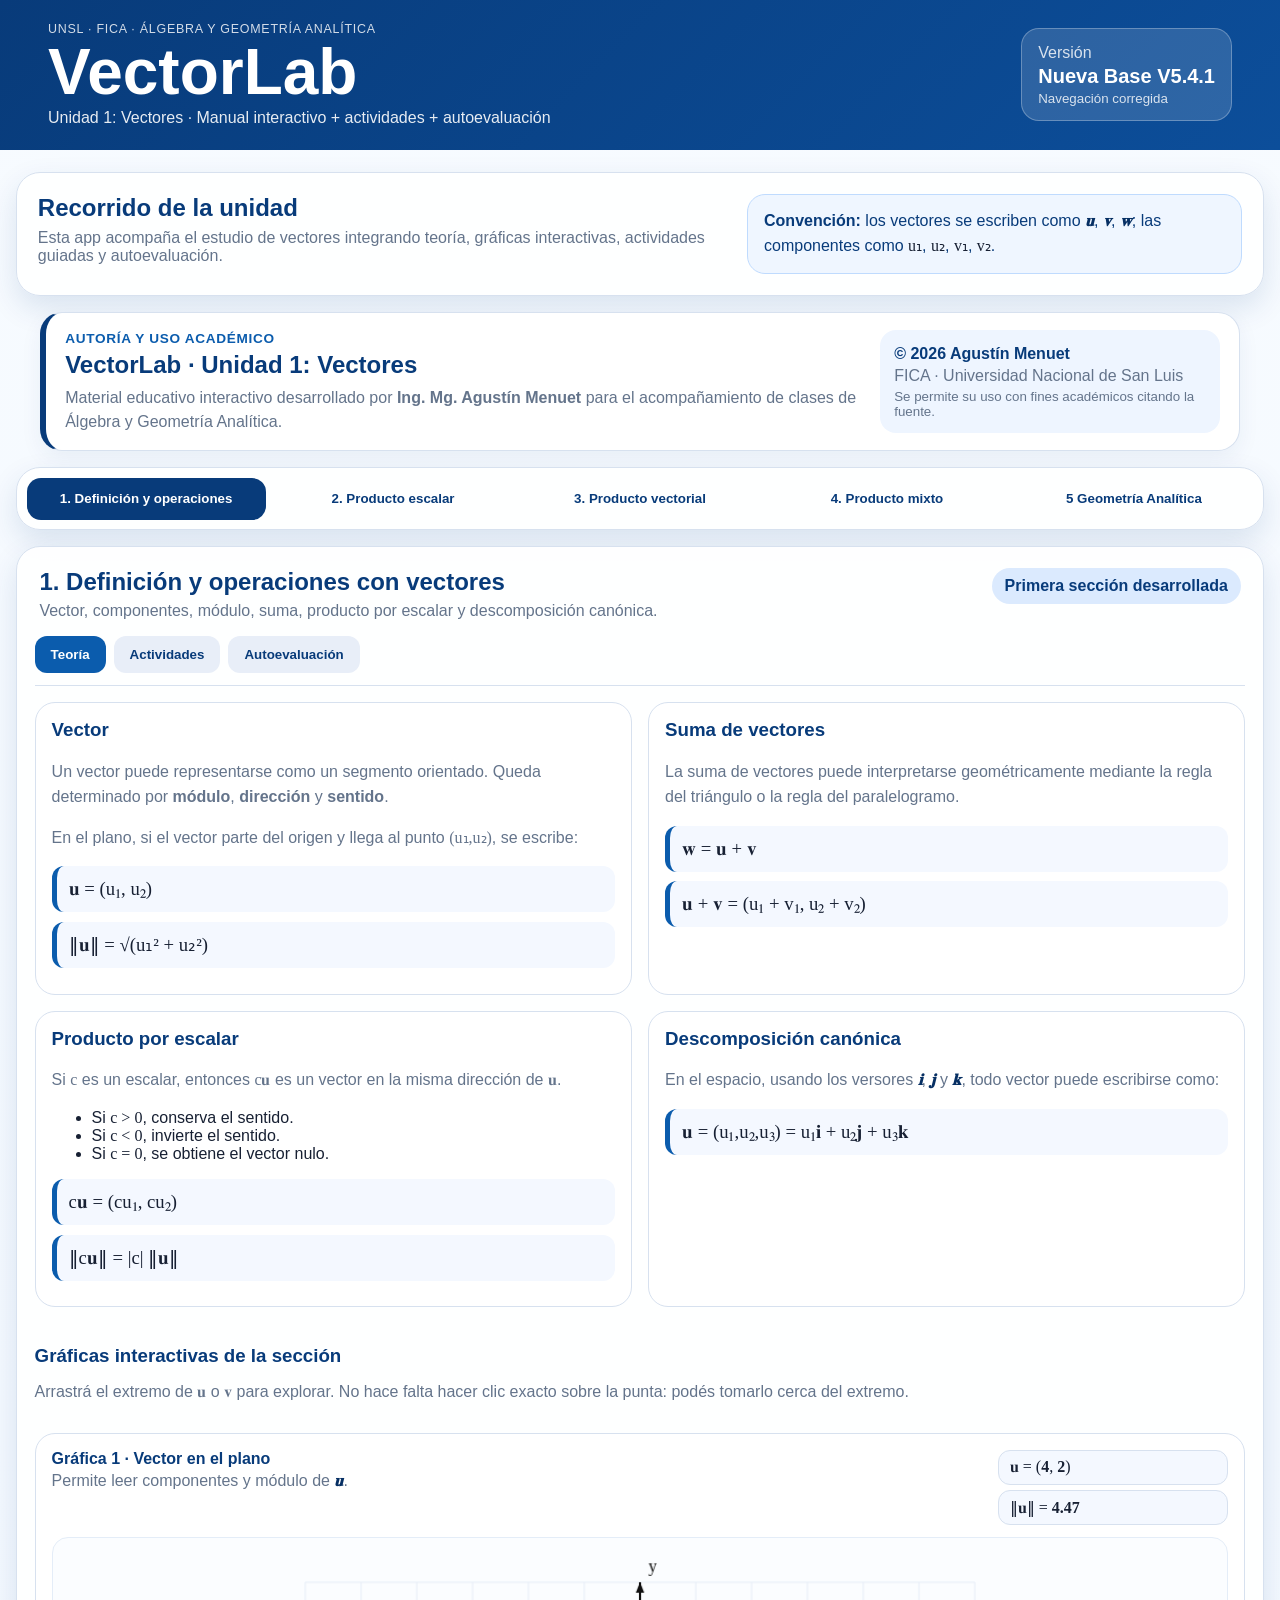
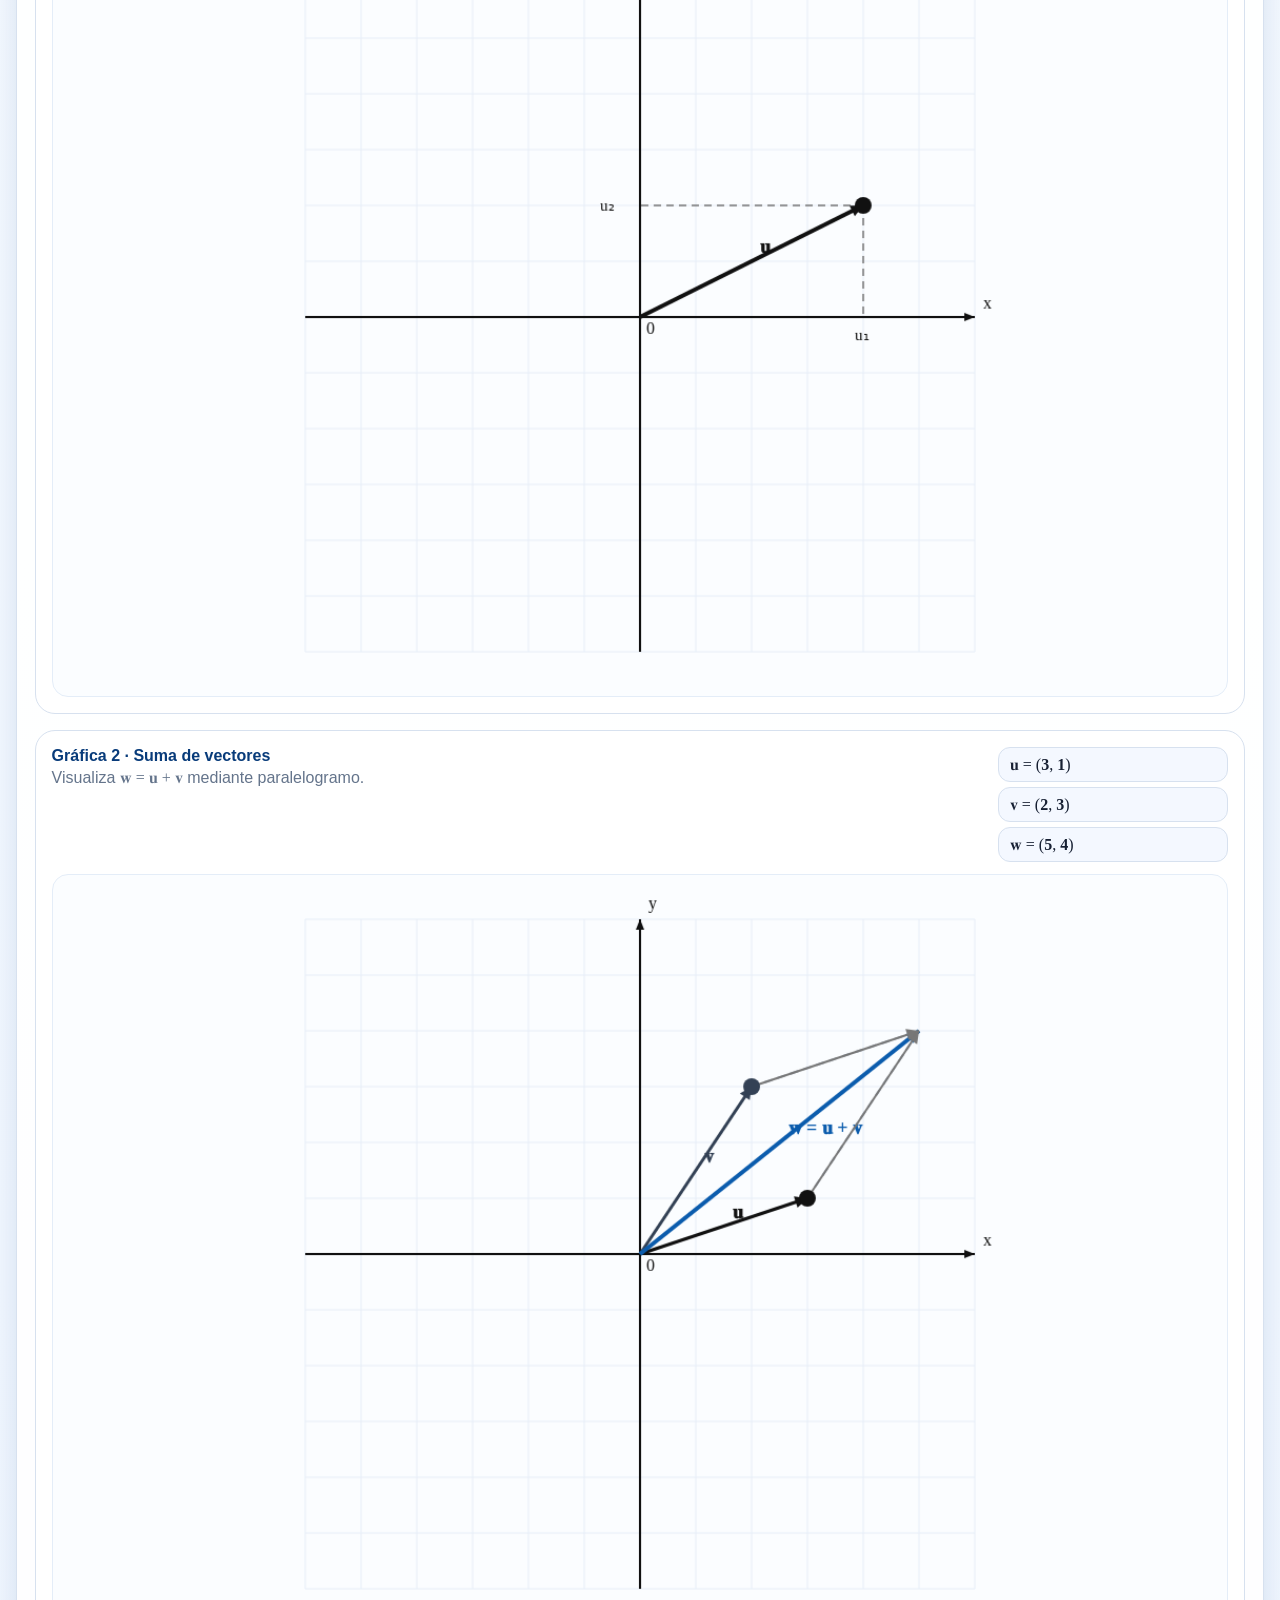
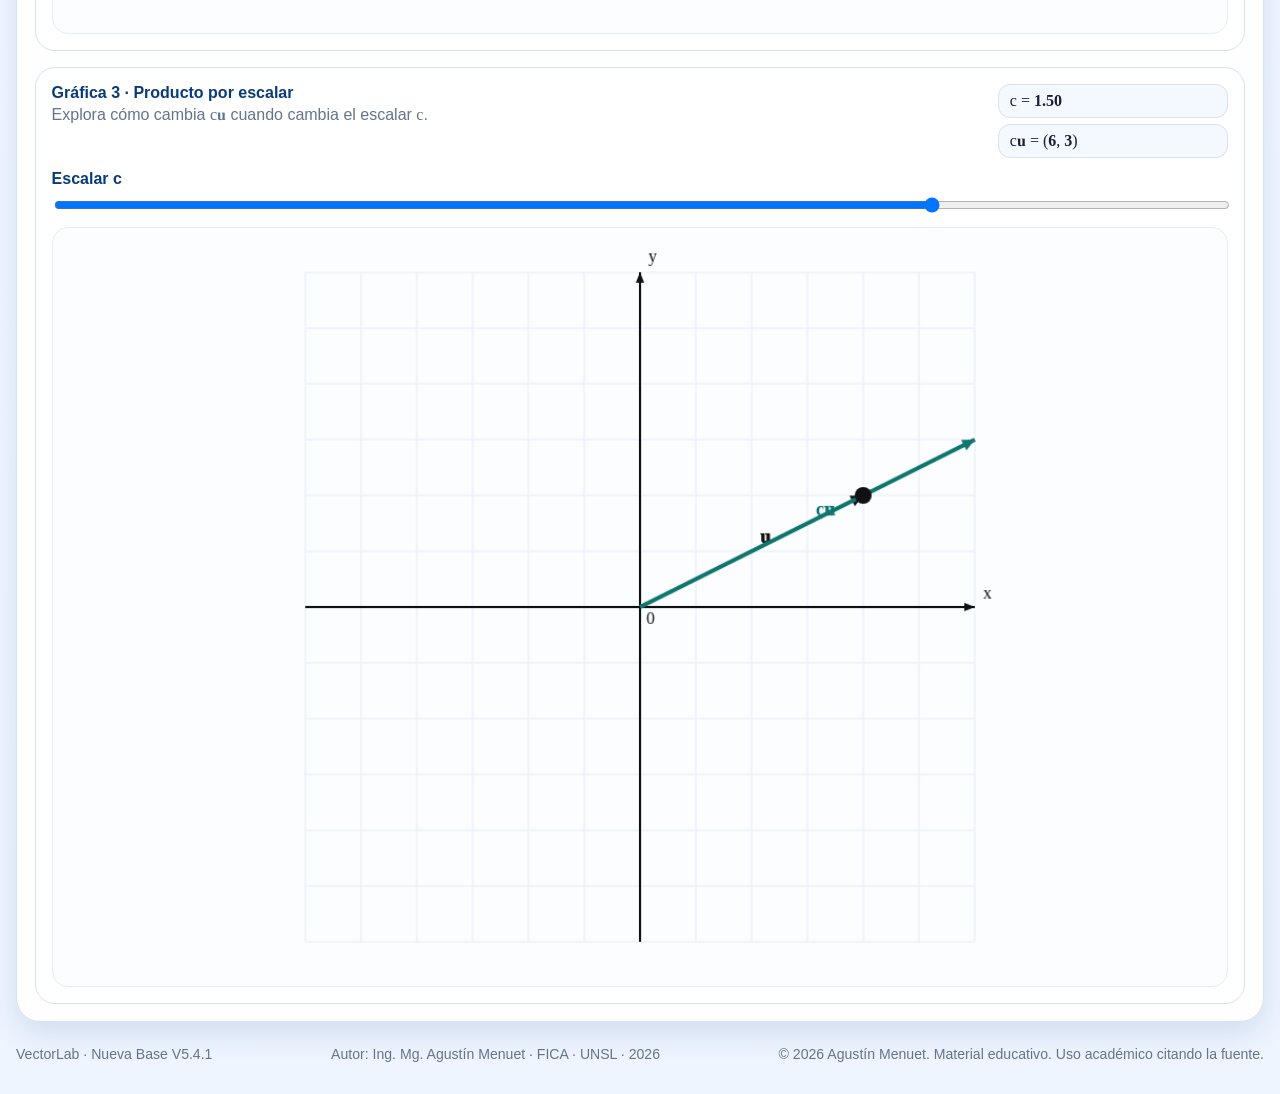
==== commit 9f11cdcc: "Add files via upload" ====
--- a/index.html
+++ b/index.html
@@ -6,7 +6,7 @@
   <title>VectorLab · Unidad 1: Vectores</title>
   <meta name="description" content="Manual interactivo de vectores para Álgebra y Geometría Analítica." />
   <meta name="author" content="Ing. Mg. Agustín Menuet · FICA · Universidad Nacional de San Luis" />
-  <link rel="stylesheet" href="styles.css?v=5.4" />
+  <link rel="stylesheet" href="styles.css?v=5.4.1" />
 </head>
 <body>
   <header class="hero">
@@ -17,8 +17,8 @@
     </div>
     <div class="status-card">
       <span>Versión</span>
-      <strong>Nueva Base V5.4</strong>
-      <small>Vectores + Geometría Analítica</small>
+      <strong>Nueva Base V5.4.1</strong>
+      <small>Navegación corregida</small>
     </div>
   </header>
 
@@ -60,6 +60,11 @@
       <button class="section-tab" data-section="sec2">2. Producto escalar</button>
       <button class="section-tab" data-section="sec3">3. Producto vectorial</button>
       <button class="section-tab" data-section="sec4">4. Producto mixto</button>
+    
+      <button class="section-tab" data-section="sec5">
+        <span>5</span>
+        Geometría Analítica
+      </button>
     </nav>
 
     <!-- SECCIÓN 1 -->
@@ -1379,11 +1384,11 @@
   </main>
 
   <footer>
-    <span>VectorLab · Nueva Base V5.4</span>
+    <span>VectorLab · Nueva Base V5.4.1</span>
     <span>Autor: Ing. Mg. Agustín Menuet · FICA · UNSL · 2026</span>
     <span>© 2026 Agustín Menuet. Material educativo. Uso académico citando la fuente.</span>
   </footer>
 
-  <script src="app.js?v=5.4"></script>
+  <script src="app.js?v=5.4.1"></script>
 </body>
 </html>
--- a/styles.css
+++ b/styles.css
@@ -703,3 +703,38 @@
     height: 650px;
   }
 }
+
+
+/* V5.4.1: corrección de navegación para 5 secciones */
+.section-tabs {
+  display: grid;
+  grid-template-columns: repeat(5, minmax(150px, 1fr));
+  gap: .5rem;
+  overflow-x: auto;
+  scrollbar-width: thin;
+}
+
+.section-tab {
+  min-width: 150px;
+  white-space: nowrap;
+}
+
+@media (max-width: 900px) {
+  .section-tabs {
+    grid-template-columns: repeat(5, minmax(180px, 1fr));
+  }
+}
+
+
+/* V5.4.1b: override fuerte para mostrar la quinta sección */
+nav.section-tabs {
+  display: grid !important;
+  grid-template-columns: repeat(5, minmax(155px, 1fr)) !important;
+  gap: .5rem !important;
+  overflow-x: auto !important;
+}
+
+nav.section-tabs .section-tab {
+  min-width: 155px !important;
+  white-space: nowrap !important;
+}
